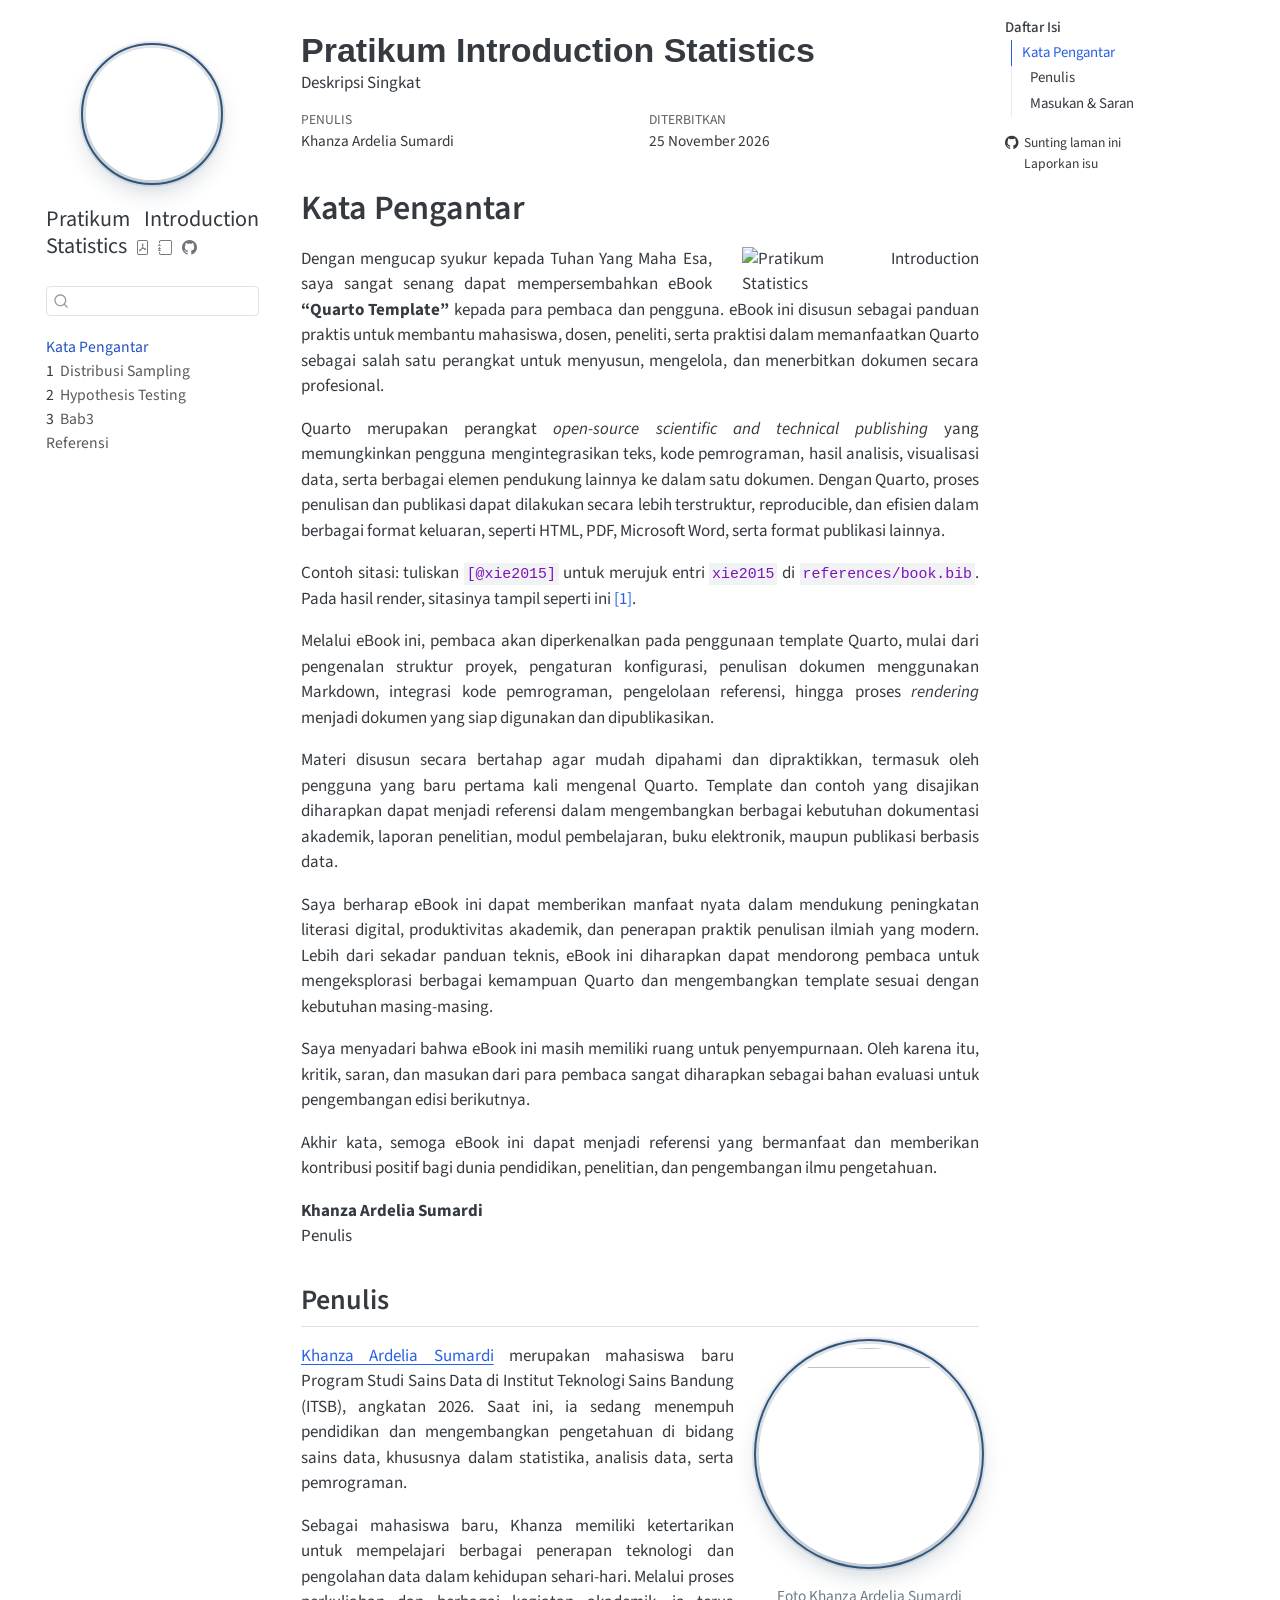
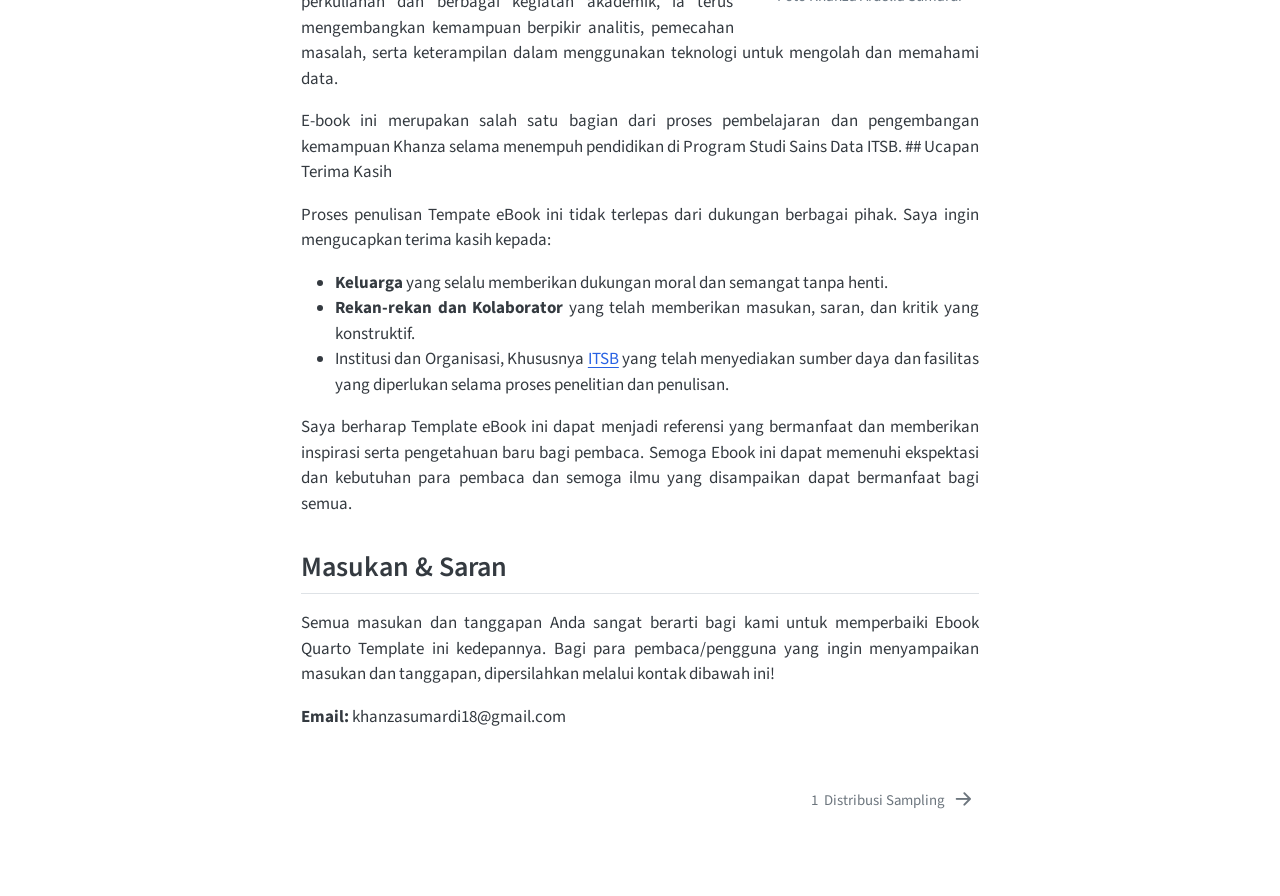
==== docs/index.html @ efa50567 "Update author photo" ====
<!DOCTYPE html>
<html xmlns="http://www.w3.org/1999/xhtml" lang="id" xml:lang="id"><head>

<meta charset="utf-8">
<meta name="generator" content="quarto-1.11.9">

<meta name="viewport" content="width=device-width, initial-scale=1.0, user-scalable=yes">

<meta name="author" content="Khanza Ardelia Sumardi">
<meta name="dcterms.date" content="2026-11-25">
<meta name="description" content="Deskripsi Singkat">

<title>Pratikum Introduction Statistics</title>
<style>
/* Default styles provided by pandoc.
** See https://pandoc.org/MANUAL.html#variables-for-html for config info.
*/
span.smallcaps{font-variant: small-caps;}
div.columns{display: flex; gap: 1.5em;}
div.column{flex: auto;}
@media screen {
div.columns{gap: min(4vw, 1.5em);}
div.column{overflow-x: auto;}
}
div.hanging-indent{margin-left: 1.5em; text-indent: -1.5em;}
ul.task-list{list-style: none;}
ul.task-list li input[type="checkbox"] {
  width: 0.8em;
  margin: 0 0.8em 0.2em -1em; /* quarto-specific, see https://github.com/quarto-dev/quarto-cli/issues/4556 */ 
  vertical-align: middle;
}
/* CSS for citations */
div.csl-bib-body { }
div.csl-entry {
  clear: both;
  margin-bottom: 0em;
}
.hanging-indent div.csl-entry {
  margin-left:2em;
  text-indent:-2em;
}
div.csl-left-margin {
  min-width:2em;
  float:left;
}
div.csl-right-inline {
  margin-left:2em;
  padding-left:1em;
}
div.csl-indent {
  margin-left: 2em;
}</style>


<script src="site_libs/quarto-nav/quarto-nav.js"></script>
<script src="site_libs/quarto-nav/headroom.min.js"></script>
<script src="site_libs/clipboard/clipboard.min.js"></script>
<script src="site_libs/quarto-search/autocomplete.umd.js"></script>
<script src="site_libs/quarto-search/fuse.min.js"></script>
<script src="site_libs/quarto-search/quarto-search.js"></script>
<meta name="quarto:offset" content="./">
<link href="./chapters/bab-1.html" rel="next">
<script src="site_libs/quarto-html/quarto.js" type="module"></script>
<script src="site_libs/quarto-html/tabsets/tabsets.js" type="module"></script>
<script src="site_libs/quarto-html/scrollable-regions/scrollable-regions.js" type="module"></script>
<script src="site_libs/quarto-html/popper.min.js"></script>
<script src="site_libs/quarto-html/tippy.umd.min.js"></script>
<script src="site_libs/quarto-html/anchor.min.js"></script>
<link href="site_libs/quarto-html/tippy.css" rel="stylesheet">
<link href="site_libs/quarto-html/quarto-syntax-highlighting-63b5708e65d6cd79cd7618c58d0c21e7.css" rel="stylesheet" id="quarto-text-highlighting-styles">
<script src="site_libs/bootstrap/bootstrap.min.js"></script>
<link href="site_libs/bootstrap/bootstrap-icons.css" rel="stylesheet">
<link href="site_libs/bootstrap/bootstrap-8575377b15774f46c10fa1d7752ca172.min.css" rel="stylesheet" append-hash="true" id="quarto-bootstrap" data-mode="light">
<script id="quarto-search-options" type="application/json">{
  "location": "sidebar",
  "copy-button": false,
  "collapse-after": 3,
  "panel-placement": "start",
  "type": "textbox",
  "limit": 50,
  "keyboard-shortcut": [
    "f",
    "/",
    "s"
  ],
  "show-item-context": false,
  "language": {
    "search-no-results-text": "Tidak ada hasil",
    "search-matching-documents-text": "dokumen cocok",
    "search-copy-link-title": "Salin tautan untuk mencari",
    "search-hide-matches-text": "Sembunyikan kecocokan lainnya",
    "search-more-match-text": "kecocokan lainnya di dokumen ini",
    "search-more-matches-text": "kecocokan lainnya di dokumen ini",
    "search-clear-button-title": "Hapus",
    "search-text-placeholder": "",
    "search-detached-cancel-button-title": "Batal",
    "search-submit-button-title": "Kirim",
    "search-label": "Mencari"
  }
}</script>
<style>html{ scroll-behavior: smooth; }</style>
<meta name="author" content="Khanza Ardelia Sumardi">


<link rel="stylesheet" href="assets/style.css">
</head>

<body class="nav-sidebar floating quarto-light"><a id="quarto-skip-link" class="visually-hidden-focusable" href="#quarto-document-content">Skip to main content</a>

<div id="quarto-search-results"></div>
  <header id="quarto-header" class="headroom fixed-top">
  <nav class="quarto-secondary-nav" aria-label="Bilah alat">
    <div class="container-fluid d-flex">
      <button type="button" class="quarto-btn-toggle btn" data-bs-toggle="collapse" role="button" data-bs-target=".quarto-sidebar-collapse-item" aria-controls="quarto-sidebar" aria-expanded="false" aria-label="Alihkan bilah sisi" onclick="if (window.quartoToggleHeadroom) { window.quartoToggleHeadroom(); }">
        <i class="bi bi-layout-text-sidebar-reverse"></i>
      </button>
        <nav class="quarto-page-breadcrumbs" aria-label="Jalur"><ol class="breadcrumb"><li class="breadcrumb-item"><a href="./index.html">Kata Pengantar</a></li></ol></nav>
        <a class="flex-grow-1" data-bs-toggle="collapse" data-bs-target=".quarto-sidebar-collapse-item" onclick="if (window.quartoToggleHeadroom) { window.quartoToggleHeadroom(); }">      
        </a>
      <button type="button" class="btn quarto-search-button" aria-label="Mencari" onclick="window.quartoOpenSearch();">
        <i class="bi bi-search"></i>
      </button>
    </div>
  </nav>
</header>
<!-- content -->
<div id="quarto-content" class="quarto-container page-columns page-rows-contents page-layout-article">
<!-- sidebar -->
  <nav id="quarto-sidebar" class="sidebar collapse collapse-horizontal quarto-sidebar-collapse-item sidebar-navigation floating overflow-auto" aria-label="Situs web">
    <div class="pt-lg-2 mt-2 text-left sidebar-header">
    <div class="sidebar-title mb-0 py-0">
      <a href="./">Pratikum Introduction Statistics</a> 
        <div class="sidebar-tools-main tools-wide">
    <a href="./Quarto-Template.pdf" title="Pratinjau PDF" class="quarto-navigation-tool px-1" aria-label="Pratinjau PDF"><i class="bi bi-file-pdf"></i></a>
    <a href="./epub-reader.html" title="Pratinjau EPUB" class="quarto-navigation-tool px-1" aria-label="Pratinjau EPUB"><i class="bi bi-journal"></i></a>
    <a href="https://github.com/KhanzaArdelia18/template-quarto.git" title="Kode Sumber" class="quarto-navigation-tool px-1" aria-label="Kode Sumber"><i class="bi bi-github"></i></a>
</div>
    </div>
      </div>
        <div class="mt-2 flex-shrink-0 align-items-center">
        <div class="sidebar-search">
        <div id="quarto-search" class="" title="Mencari"></div>
        </div>
        </div>
    <div class="sidebar-menu-container"> 
    <ul class="list-unstyled mt-1">
        <li class="sidebar-item">
  <div class="sidebar-item-container"> 
  <a href="./index.html" class="sidebar-item-text sidebar-link active">
 <span class="menu-text">Kata Pengantar</span></a>
  </div>
</li>
        <li class="sidebar-item">
  <div class="sidebar-item-container"> 
  <a href="./chapters/bab-1.html" class="sidebar-item-text sidebar-link">
 <span class="menu-text"><span class="chapter-number">1</span>&nbsp; <span class="chapter-title">Distribusi Sampling</span></span></a>
  </div>
</li>
        <li class="sidebar-item">
  <div class="sidebar-item-container"> 
  <a href="./chapters/bab-2.html" class="sidebar-item-text sidebar-link">
 <span class="menu-text"><span class="chapter-number">2</span>&nbsp; <span class="chapter-title">Hypothesis Testing</span></span></a>
  </div>
</li>
        <li class="sidebar-item">
  <div class="sidebar-item-container"> 
  <a href="./chapters/bab-3.html" class="sidebar-item-text sidebar-link">
 <span class="menu-text"><span class="chapter-number">3</span>&nbsp; <span class="chapter-title">Bab3</span></span></a>
  </div>
</li>
        <li class="sidebar-item">
  <div class="sidebar-item-container"> 
  <a href="./references/referensi.html" class="sidebar-item-text sidebar-link">
 <span class="menu-text">Referensi</span></a>
  </div>
</li>
    </ul>
    </div>
</nav>
<div id="quarto-sidebar-glass" class="quarto-sidebar-collapse-item" data-bs-toggle="collapse" data-bs-target=".quarto-sidebar-collapse-item"></div>
<!-- margin-sidebar -->
    <div id="quarto-margin-sidebar" class="sidebar margin-sidebar">
        <nav id="TOC" role="doc-toc" aria-labelledby="toc-title" class="toc-active">
    <h2 id="toc-title">Daftar Isi</h2>
   
  <ul>
  <li><a href="#kata-pengantar" id="toc-kata-pengantar" class="nav-link active" data-scroll-target="#kata-pengantar">Kata Pengantar</a>
  <ul class="collapse">
  <li><a href="#penulis" id="toc-penulis" class="nav-link" data-scroll-target="#penulis">Penulis</a></li>
  <li><a href="#masukan-saran" id="toc-masukan-saran" class="nav-link" data-scroll-target="#masukan-saran">Masukan &amp; Saran</a></li>
  </ul></li>
  </ul>
<div class="toc-actions"><ul><li><a href="https://github.com/KhanzaArdelia18/template-quarto.git/edit/main/index.qmd" class="toc-action"><i class="bi bi-github"></i>Sunting laman ini</a></li><li><a href="https://github.com/KhanzaArdelia18/template-quarto.git/issues/new" class="toc-action"><i class="bi empty"></i>Laporkan isu</a></li></ul></div></nav>
    </div>
<!-- main -->
<main class="content" id="quarto-document-content" tabindex="-1">

<header id="title-block-header" class="quarto-title-block default">
<div class="quarto-title">
<h1 class="title">Pratikum Introduction Statistics</h1>
</div>

<div>
  <div class="description">
    Deskripsi Singkat
  </div>
</div>


<div class="quarto-title-meta">

    <div>
    <div class="quarto-title-meta-heading">Penulis</div>
    <div class="quarto-title-meta-contents">
             <p>Khanza Ardelia Sumardi </p>
          </div>
  </div>
    
    <div>
    <div class="quarto-title-meta-heading">Diterbitkan</div>
    <div class="quarto-title-meta-contents">
      <p class="date">25 November 2026</p>
    </div>
  </div>
  
    
  </div>
  


</header>



<section id="kata-pengantar" class="level1 unnumbered">
<h1 class="unnumbered">Kata Pengantar</h1><p><img src="images/Cover.png" title="Pratikum Introduction Statistics" class="quarto-cover-image nolightbox img-fluid"></p>
<p>Dengan mengucap syukur kepada Tuhan Yang Maha Esa, saya sangat senang dapat mempersembahkan eBook <strong>“Quarto Template”</strong> kepada para pembaca dan pengguna. eBook ini disusun sebagai panduan praktis untuk membantu mahasiswa, dosen, peneliti, serta praktisi dalam memanfaatkan Quarto sebagai salah satu perangkat untuk menyusun, mengelola, dan menerbitkan dokumen secara profesional.</p>
<p>Quarto merupakan perangkat <em>open-source scientific and technical publishing</em> yang memungkinkan pengguna mengintegrasikan teks, kode pemrograman, hasil analisis, visualisasi data, serta berbagai elemen pendukung lainnya ke dalam satu dokumen. Dengan Quarto, proses penulisan dan publikasi dapat dilakukan secara lebih terstruktur, reproducible, dan efisien dalam berbagai format keluaran, seperti HTML, PDF, Microsoft Word, serta format publikasi lainnya.</p>
<p>Contoh sitasi: tuliskan <code>[@xie2015]</code> untuk merujuk entri <code>xie2015</code> di <code>references/book.bib</code>. Pada hasil render, sitasinya tampil seperti ini <span class="citation" data-cites="xie2015"><a href="references/referensi.html#ref-xie2015" role="doc-biblioref">[1]</a></span>.</p>
<p>Melalui eBook ini, pembaca akan diperkenalkan pada penggunaan template Quarto, mulai dari pengenalan struktur proyek, pengaturan konfigurasi, penulisan dokumen menggunakan Markdown, integrasi kode pemrograman, pengelolaan referensi, hingga proses <em>rendering</em> menjadi dokumen yang siap digunakan dan dipublikasikan.</p>
<p>Materi disusun secara bertahap agar mudah dipahami dan dipraktikkan, termasuk oleh pengguna yang baru pertama kali mengenal Quarto. Template dan contoh yang disajikan diharapkan dapat menjadi referensi dalam mengembangkan berbagai kebutuhan dokumentasi akademik, laporan penelitian, modul pembelajaran, buku elektronik, maupun publikasi berbasis data.</p>
<p>Saya berharap eBook ini dapat memberikan manfaat nyata dalam mendukung peningkatan literasi digital, produktivitas akademik, dan penerapan praktik penulisan ilmiah yang modern. Lebih dari sekadar panduan teknis, eBook ini diharapkan dapat mendorong pembaca untuk mengeksplorasi berbagai kemampuan Quarto dan mengembangkan template sesuai dengan kebutuhan masing-masing.</p>
<p>Saya menyadari bahwa eBook ini masih memiliki ruang untuk penyempurnaan. Oleh karena itu, kritik, saran, dan masukan dari para pembaca sangat diharapkan sebagai bahan evaluasi untuk pengembangan edisi berikutnya.</p>
<p>Akhir kata, semoga eBook ini dapat menjadi referensi yang bermanfaat dan memberikan kontribusi positif bagi dunia pendidikan, penelitian, dan pengembangan ilmu pengetahuan.</p>
<p><strong>Khanza Ardelia Sumardi</strong><br>
Penulis</p>
<section id="penulis" class="level2">
<h2 class="anchored" data-anchor-id="penulis">Penulis</h2>
<div class="quarto-figure quarto-figure-right">
<figure class="figure">
<p><img src="images/author/khanza.jpeg" class="author-portrait img-fluid figure-img" style="width:1.5in"></p>
<figcaption>Foto Khanza Ardelia Sumardi</figcaption>
</figure>
</div>
<p><strong><a href="https://www.linkedin.com/in/khanza-ardelia-sumardi-556759426/">Khanza Ardelia Sumardi</a></strong> merupakan mahasiswa baru Program Studi Sains Data di Institut Teknologi Sains Bandung (ITSB), angkatan 2026. Saat ini, ia sedang menempuh pendidikan dan mengembangkan pengetahuan di bidang sains data, khususnya dalam statistika, analisis data, serta pemrograman.</p>
<p>Sebagai mahasiswa baru, Khanza memiliki ketertarikan untuk mempelajari berbagai penerapan teknologi dan pengolahan data dalam kehidupan sehari-hari. Melalui proses perkuliahan dan berbagai kegiatan akademik, ia terus mengembangkan kemampuan berpikir analitis, pemecahan masalah, serta keterampilan dalam menggunakan teknologi untuk mengolah dan memahami data.</p>
<p>E-book ini merupakan salah satu bagian dari proses pembelajaran dan pengembangan kemampuan Khanza selama menempuh pendidikan di Program Studi Sains Data ITSB. ## Ucapan Terima Kasih</p>
<p>Proses penulisan Tempate eBook ini tidak terlepas dari dukungan berbagai pihak. Saya ingin mengucapkan terima kasih kepada:</p>
<ul>
<li><strong>Keluarga</strong> yang selalu memberikan dukungan moral dan semangat tanpa henti.</li>
<li><strong>Rekan-rekan dan Kolaborator</strong> yang telah memberikan masukan, saran, dan kritik yang konstruktif.</li>
<li>Institusi dan Organisasi, Khususnya <strong><a href="https://itsb.ac.id/">ITSB</a></strong> yang telah menyediakan sumber daya dan fasilitas yang diperlukan selama proses penelitian dan penulisan.</li>
</ul>
<p>Saya berharap Template eBook ini dapat menjadi referensi yang bermanfaat dan memberikan inspirasi serta pengetahuan baru bagi pembaca. Semoga Ebook ini dapat memenuhi ekspektasi dan kebutuhan para pembaca dan semoga ilmu yang disampaikan dapat bermanfaat bagi semua.</p>
</section>
<section id="masukan-saran" class="level2">
<h2 class="anchored" data-anchor-id="masukan-saran">Masukan &amp; Saran</h2>
<p>Semua masukan dan tanggapan Anda sangat berarti bagi kami untuk memperbaiki Ebook Quarto Template ini kedepannya. Bagi para pembaca/pengguna yang ingin menyampaikan masukan dan tanggapan, dipersilahkan melalui kontak dibawah ini!</p>
<p><strong>Email:</strong> khanzasumardi18@gmail.com</p>


<div id="refs" class="references csl-bib-body" data-entry-spacing="0" role="list" style="display: none">
<div id="ref-xie2015" class="csl-entry" role="listitem">
<div class="csl-left-margin">[1] </div><div class="csl-right-inline">Y. Xie, <em><a href="http://yihui.name/knitr/">Dynamic Documents with <span>R</span> and knitr</a></em>, 2nd ed. Boca Raton, Florida: Chapman; Hall/CRC, 2015.</div>
</div>
</div>
</section>
</section>

</main> <!-- /main -->
<script>

document.querySelectorAll('a[href^="http://"], a[href^="https://"]').forEach((link) => {

  if (link.classList.contains("quarto-navigation-tool")) {

    return;

  }



  window.tippy(link, {

    content: link.href,

    placement: "top",

    maxWidth: 480,

  });

});

</script>

<script id="quarto-html-after-body" type="application/javascript">
  window.document.addEventListener("DOMContentLoaded", function (event) {
    const icon = "";
    const anchorJS = new window.AnchorJS();
    anchorJS.options = {
      placement: 'right',
      icon: icon
    };
    anchorJS.add('.anchored');
    const isCodeAnnotation = (el) => {
      for (const clz of el.classList) {
        if (clz.startsWith('code-annotation-')) {                     
          return true;
        }
      }
      return false;
    }
    const onCopySuccess = function(e) {
      // button target
      const button = e.trigger;
      // don't keep focus
      button.blur();
      // flash "checked"
      button.classList.add('code-copy-button-checked');
      var currentTitle = button.getAttribute("title");
      button.setAttribute("title", "Disalin!");
      let tooltip;
      if (window.bootstrap) {
        button.setAttribute("data-bs-toggle", "tooltip");
        button.setAttribute("data-bs-placement", "left");
        button.setAttribute("data-bs-title", "Disalin!");
        tooltip = new bootstrap.Tooltip(button, 
          { trigger: "manual", 
            customClass: "code-copy-button-tooltip",
            offset: [0, -8]});
        tooltip.show();    
      }
      setTimeout(function() {
        if (tooltip) {
          tooltip.hide();
          button.removeAttribute("data-bs-title");
          button.removeAttribute("data-bs-toggle");
          button.removeAttribute("data-bs-placement");
        }
        button.setAttribute("title", currentTitle);
        button.classList.remove('code-copy-button-checked');
      }, 1000);
      // clear code selection
      e.clearSelection();
    }
    const getTextToCopy = function(trigger) {
      const outerScaffold = trigger.parentElement.cloneNode(true);
      const codeEl = outerScaffold.querySelector('code');
      for (const childEl of codeEl.children) {
        if (isCodeAnnotation(childEl)) {
          childEl.remove();
        }
      }
      return codeEl.innerText;
    }
    const clipboard = new window.ClipboardJS('.code-copy-button:not([data-in-quarto-modal])', {
      text: getTextToCopy
    });
    clipboard.on('success', onCopySuccess);
    if (window.document.getElementById('quarto-embedded-source-code-modal')) {
      const clipboardModal = new window.ClipboardJS('.code-copy-button[data-in-quarto-modal]', {
        text: getTextToCopy,
        container: window.document.getElementById('quarto-embedded-source-code-modal')
      });
      clipboardModal.on('success', onCopySuccess);
    }
      var localhostRegex = new RegExp(/^(?:http|https):\/\/localhost\:?[0-9]*\//);
      var mailtoRegex = new RegExp(/^mailto:/);
        var filterRegex = new RegExp('/' + window.location.host + '/');
      const newWindowLabel = "(opens in a new tab)";
      const newWindowNoteId = "quarto-ext-newwindow-label";
      // Links reference one hidden label through aria-describedby, so the
      // announcement never changes their accessible name.
      var describeNewWindow = (link) => {
        if (!window.document.getElementById(newWindowNoteId)) {
          var newWindowNote = window.document.createElement("span");
          newWindowNote.id = newWindowNoteId;
          newWindowNote.hidden = true;
          newWindowNote.textContent = newWindowLabel;
          window.document.body.appendChild(newWindowNote);
        }
        var describedBy = (link.getAttribute("aria-describedby") || "").split(/\s+/).filter(Boolean);
        if (!describedBy.includes(newWindowNoteId)) {
          describedBy.push(newWindowNoteId);
          link.setAttribute("aria-describedby", describedBy.join(" "));
        }
      }
      var isInternal = (href) => {
          return filterRegex.test(href) || localhostRegex.test(href) || mailtoRegex.test(href);
      }
      // Inspect non-navigation links and adorn them if external
      window.quartoDecorateExternalLinks = function (root) {
     var links = (root || window.document).querySelectorAll('a[href]:not(.nav-link):not(.navbar-brand):not(.toc-action):not(.sidebar-link):not(.sidebar-item-toggle):not(.pagination-link):not(.no-external):not([aria-hidden]):not(.dropdown-item):not(.quarto-navigation-tool):not(.about-link)');
      for (var i=0; i<links.length; i++) {
        const link = links[i];
        if (!isInternal(link.href)) {
          // undo the damage that might have been done by quarto-nav.js in the case of
          // links that we want to consider external
          if (link.dataset.originalHref !== undefined) {
            link.href = link.dataset.originalHref;
          }
            // target, if specified
            link.setAttribute("target", "_blank");
            if (link.getAttribute("rel") === null) {
              link.setAttribute("rel", "noopener");
            }
            describeNewWindow(link);
          if (!link.classList.contains('no-external-icon')) {
          }
        }
      }
      };
      window.quartoDecorateExternalLinks(window.document);
    // Esc closes the popup (WCAG 1.4.13) and focus leaving both trigger and
    // popup closes it (WCAG 2.4.11); tippy handles neither for interactive popups.
    const hideOnEscAndFocusOut = {
      name: 'hideOnEscAndFocusOut',
      defaultValue: true,
      fn(instance) {
        const dismiss = () => {
          // A show scheduled by the trigger delay would otherwise reopen it
          instance.clearDelayTimeouts();
          instance.hide();
        };
        const onKeyDown = (event) => {
          if (event.key !== 'Escape') {
            return;
          }
          // Keep Esc from also reaching page handlers (e.g. reveal.js overview),
          // except an open reveal.js slide menu, which Esc should close too.
          // The menu handles keys only when its keyboard option is on.
          const menuHandlesEsc = window.Reveal?.getPlugin?.('menu')?.isOpen() &&
            window.Reveal.getConfig().menu?.keyboard !== false;
          if (!menuHandlesEsc) {
            event.stopPropagation();
          }
          if (instance.popper.contains(window.document.activeElement)) {
            // Disabled while refocusing so the focus trigger does not reopen it
            instance.disable();
            instance.reference.focus();
            instance.enable();
          }
          dismiss();
        };
        const onFocusOut = (event) => {
          const target = event.relatedTarget;
          if (target && !instance.reference.contains(target) &&
              !instance.popper.contains(target)) {
            dismiss();
          }
        };
        // On the trigger too: a click trigger (code-annotations: select) has no
        // blur handling. Attached for the instance's lifetime so leaving the
        // trigger also cancels a show still pending on the trigger delay.
        instance.reference.addEventListener('focusout', onFocusOut);
        return {
          onShow() {
            window.document.addEventListener('keydown', onKeyDown, true);
            instance.popper.addEventListener('focusout', onFocusOut);
          },
          onHide() {
            window.document.removeEventListener('keydown', onKeyDown, true);
            instance.popper.removeEventListener('focusout', onFocusOut);
          },
          onDestroy() {
            instance.reference.removeEventListener('focusout', onFocusOut);
          },
        };
      },
    };
    function tippyHover(el, contentFn, onTriggerFn, onUntriggerFn) {
      const config = {
        allowHTML: true,
        maxWidth: 500,
        delay: 100,
        arrow: false,
        appendTo: function(el) {
            return el.parentElement;
        },
        interactive: true,
        interactiveBorder: 10,
        theme: 'quarto',
        placement: 'bottom-start',
        plugins: [hideOnEscAndFocusOut],
      };
      if (contentFn) {
        config.content = contentFn;
      }
      if (onTriggerFn) {
        config.onTrigger = onTriggerFn;
      }
      if (onUntriggerFn) {
        config.onUntrigger = onUntriggerFn;
      }
      window.tippy(el, config); 
    }
    const noterefs = window.document.querySelectorAll('a[role="doc-noteref"]');
    for (var i=0; i<noterefs.length; i++) {
      const ref = noterefs[i];
      tippyHover(ref, function() {
        // use id or data attribute instead here
        let href = ref.getAttribute('data-footnote-href') || ref.getAttribute('href');
        try { href = new URL(href).hash; } catch {}
        const id = href.replace(/^#\/?/, "");
        const note = window.document.getElementById(id);
        if (note) {
          return note.innerHTML;
        } else {
          return "";
        }
      });
    }
    const xrefs = window.document.querySelectorAll('a.quarto-xref');
    const processXRef = (id, note) => {
      // Strip column container classes
      const stripColumnClz = (el) => {
        el.classList.remove("page-full", "page-columns");
        if (el.children) {
          for (const child of el.children) {
            stripColumnClz(child);
          }
        }
      }
      stripColumnClz(note)
      if (id === null || id.startsWith('sec-')) {
        // Special case sections, only their first couple elements
        const container = document.createElement("div");
        if (note.children && note.children.length > 2) {
          container.appendChild(note.children[0].cloneNode(true));
          for (let i = 1; i < note.children.length; i++) {
            const child = note.children[i];
            if (child.tagName === "P" && child.innerText === "") {
              continue;
            } else {
              container.appendChild(child.cloneNode(true));
              break;
            }
          }
          if (window.Quarto?.typesetMath) {
            window.Quarto.typesetMath(container);
          }
          return container.innerHTML
        } else {
          if (window.Quarto?.typesetMath) {
            window.Quarto.typesetMath(note);
          }
          return note.innerHTML;
        }
      } else {
        // Remove any anchor links if they are present
        const anchorLink = note.querySelector('a.anchorjs-link');
        if (anchorLink) {
          anchorLink.remove();
        }
        if (window.Quarto?.typesetMath) {
          window.Quarto.typesetMath(note);
        }
        if (note.classList.contains("callout")) {
          return note.outerHTML;
        } else {
          return note.innerHTML;
        }
      }
    }
    for (var i=0; i<xrefs.length; i++) {
      const xref = xrefs[i];
      tippyHover(xref, undefined, function(instance) {
        instance.disable();
        let url = xref.getAttribute('href');
        let hash = undefined; 
        if (url.startsWith('#')) {
          hash = url;
        } else {
          try { hash = new URL(url).hash; } catch {}
        }
        if (hash) {
          const id = hash.replace(/^#\/?/, "");
          const note = window.document.getElementById(id);
          if (note !== null) {
            try {
              const html = processXRef(id, note.cloneNode(true));
              instance.setContent(html);
            } finally {
              instance.enable();
              instance.show();
            }
          } else {
            // See if we can fetch this
            fetch(url.split('#')[0])
            .then(res => res.text())
            .then(html => {
              const parser = new DOMParser();
              const htmlDoc = parser.parseFromString(html, "text/html");
              const note = htmlDoc.getElementById(id);
              if (note !== null) {
                const html = processXRef(id, note);
                instance.setContent(html);
              } 
            }).finally(() => {
              instance.enable();
              instance.show();
            });
          }
        } else {
          // See if we can fetch a full url (with no hash to target)
          // This is a special case and we should probably do some content thinning / targeting
          fetch(url)
          .then(res => res.text())
          .then(html => {
            const parser = new DOMParser();
            const htmlDoc = parser.parseFromString(html, "text/html");
            const note = htmlDoc.querySelector('main.content');
            if (note !== null) {
              // This should only happen for chapter cross references
              // (since there is no id in the URL)
              // remove the first header
              if (note.children.length > 0 && note.children[0].tagName === "HEADER") {
                note.children[0].remove();
              }
              const html = processXRef(null, note);
              instance.setContent(html);
            } 
          }).finally(() => {
            instance.enable();
            instance.show();
          });
        }
      }, function(instance) {
      });
    }
        let selectedAnnoteEl;
        const selectorForAnnotation = ( cell, annotation) => {
          let cellAttr = 'data-code-cell="' + cell + '"';
          let lineAttr = 'data-code-annotation="' +  annotation + '"';
          const selector = 'span[' + cellAttr + '][' + lineAttr + ']';
          return selector;
        }
        const selectCodeLines = (annoteEl) => {
          const doc = window.document;
          const targetCell = annoteEl.getAttribute("data-target-cell");
          const targetAnnotation = annoteEl.getAttribute("data-target-annotation");
          const annoteSpan = window.document.querySelector(selectorForAnnotation(targetCell, targetAnnotation));
          const lines = annoteSpan.getAttribute("data-code-lines").split(",");
          const lineIds = lines.map((line) => {
            return targetCell + "-" + line;
          })
          // Each band is positioned against its own containing block, which is
          // not the offsetParent of the lines, so place it from client rects.
          const placeBand = (band, firstEl, lastEl, codeBlock) => {
            const container = band.offsetParent;
            if (container === null) {
              return;
            }
            const containerRect = container.getBoundingClientRect();
            // Reveal.js scales slides with a transform, so convert client
            // pixels back to the CSS pixels of the container.
            const scale = containerRect.height / container.offsetHeight || 1;
            const firstRect = firstEl.getBoundingClientRect();
            const lastRect = lastEl.getBoundingClientRect();
            const top = (firstRect.top - containerRect.top) / scale - container.clientTop + container.scrollTop;
            const height = (lastRect.bottom - firstRect.top) / scale;
            band.style.top = top - 2 + "px";
            band.style.height = height + 4 + "px";
            if (codeBlock) {
              // Without the copy button wrapper, the containing block is wider
              // than the code block, so span the code block explicitly.
              const blockRect = codeBlock.getBoundingClientRect();
              band.style.left = (blockRect.left - containerRect.left) / scale - container.clientLeft + container.scrollLeft + "px";
              band.style.width = blockRect.width / scale + "px";
            }
          };
          if (lineIds.length > 0) {
            const el = window.document.getElementById(lineIds[0]);
            const lastEl = window.document.getElementById(lineIds[lineIds.length - 1]);
            const parent = el.parentElement.parentElement;
            // cook up a div (if necessary) and position it
            let div = window.document.getElementById("code-annotation-line-highlight");
            if (div === null) {
              div = window.document.createElement("div");
              div.setAttribute("id", "code-annotation-line-highlight");
              div.style.position = 'absolute';
              parent.appendChild(div);
            }
            placeBand(div, el, lastEl, parent.closest("div.sourceCode") || parent);
            let gutterDiv = window.document.getElementById("code-annotation-line-highlight-gutter");
            if (gutterDiv === null) {
              gutterDiv = window.document.createElement("div");
              gutterDiv.setAttribute("id", "code-annotation-line-highlight-gutter");
              gutterDiv.style.position = 'absolute';
              const codeCell = window.document.getElementById(targetCell);
              const gutter = codeCell.querySelector('.code-annotation-gutter');
              gutter.appendChild(gutterDiv);
            }
            placeBand(gutterDiv, el, lastEl);
            selectedAnnoteEl = annoteEl;
          }
        };
        const unselectCodeLines = () => {
          const elementsIds = ["code-annotation-line-highlight", "code-annotation-line-highlight-gutter"];
          elementsIds.forEach((elId) => {
            const div = window.document.getElementById(elId);
            if (div) {
              div.remove();
            }
          });
          selectedAnnoteEl = undefined;
        };
          // Handle positioning of the toggle
      window.addEventListener(
        "resize",
        throttle(() => {
          elRect = undefined;
          if (selectedAnnoteEl) {
            selectCodeLines(selectedAnnoteEl);
          }
        }, 10)
      );
      function throttle(fn, ms) {
      let throttle = false;
      let timer;
        return (...args) => {
          if(!throttle) { // first call gets through
              fn.apply(this, args);
              throttle = true;
          } else { // all the others get throttled
              if(timer) clearTimeout(timer); // cancel #2
              timer = setTimeout(() => {
                fn.apply(this, args);
                timer = throttle = false;
              }, ms);
          }
        };
      }
        // Attach click handler to the DT
        const annoteDls = window.document.querySelectorAll('dt[data-target-cell]');
        for (const annoteDlNode of annoteDls) {
          annoteDlNode.addEventListener('click', (event) => {
            const clickedEl = event.target;
            if (clickedEl !== selectedAnnoteEl) {
              unselectCodeLines();
              const activeEl = window.document.querySelector('dt[data-target-cell].code-annotation-active');
              if (activeEl) {
                activeEl.classList.remove('code-annotation-active');
              }
              selectCodeLines(clickedEl);
              clickedEl.classList.add('code-annotation-active');
            } else {
              // Unselect the line
              unselectCodeLines();
              clickedEl.classList.remove('code-annotation-active');
            }
          });
        }
    const findCites = (el) => {
      const parentEl = el.parentElement;
      if (parentEl) {
        const cites = parentEl.dataset.cites;
        if (cites) {
          return {
            el,
            cites: cites.split(' ')
          };
        } else {
          return findCites(el.parentElement)
        }
      } else {
        return undefined;
      }
    };
    var bibliorefs = window.document.querySelectorAll('a[role="doc-biblioref"]');
    for (var i=0; i<bibliorefs.length; i++) {
      const ref = bibliorefs[i];
      const citeInfo = findCites(ref);
      if (citeInfo) {
        tippyHover(citeInfo.el, function() {
          var popup = window.document.createElement('div');
          citeInfo.cites.forEach(function(cite) {
            var citeDiv = window.document.createElement('div');
            citeDiv.classList.add('hanging-indent');
            citeDiv.classList.add('csl-entry');
            var biblioDiv = window.document.getElementById('ref-' + cite);
            if (biblioDiv) {
              citeDiv.innerHTML = biblioDiv.innerHTML;
            }
            popup.appendChild(citeDiv);
          });
          return popup.innerHTML;
        });
      }
    }
  });
  </script>
  <script type="application/javascript">
  window.quartoScrollableRegionsLabels = {"code":"Kode yang dapat digulir","output":"Keluaran yang dapat digulir"};
  </script>
<nav class="page-navigation" aria-label="Halaman">
  <div class="nav-page nav-page-previous">
  </div>
  <div class="nav-page nav-page-next">
      <a href="./chapters/bab-1.html" class="pagination-link" aria-label="Distribusi Sampling">
        <span class="nav-page-text"><span class="chapter-number">1</span>&nbsp; <span class="chapter-title">Distribusi Sampling</span></span> <i class="bi bi-arrow-right-short"></i>
      </a>
  </div>
</nav>
</div> <!-- /content -->




<footer class="footer"><div class="nav-footer"><div class="nav-footer-center"><div class="toc-actions d-sm-block d-md-none"><ul><li><a href="https://github.com/KhanzaArdelia18/template-quarto.git/edit/main/index.qmd" class="toc-action"><i class="bi bi-github"></i>Sunting laman ini</a></li><li><a href="https://github.com/KhanzaArdelia18/template-quarto.git/issues/new" class="toc-action"><i class="bi empty"></i>Laporkan isu</a></li></ul></div></div></div></footer><script src="site_libs/quarto-html/zenscroll-min.js"></script>
</body></html>
---- docs/site_libs/quarto-html/quarto-syntax-highlighting-63b5708e65d6cd79cd7618c58d0c21e7.css ----
/* quarto syntax highlight colors */
:root {
  --quarto-hl-ot-color: #003B4F;
  --quarto-hl-at-color: #657422;
  --quarto-hl-ss-color: #20794D;
  --quarto-hl-an-color: #5E5E5E;
  --quarto-hl-fu-color: #4758AB;
  --quarto-hl-st-color: #20794D;
  --quarto-hl-cf-color: #003B4F;
  --quarto-hl-op-color: #5E5E5E;
  --quarto-hl-er-color: #AD0000;
  --quarto-hl-bn-color: #AD0000;
  --quarto-hl-al-color: #AD0000;
  --quarto-hl-va-color: #111111;
  --quarto-hl-bu-color: inherit;
  --quarto-hl-ex-color: inherit;
  --quarto-hl-pp-color: #AD0000;
  --quarto-hl-in-color: #5E5E5E;
  --quarto-hl-vs-color: #20794D;
  --quarto-hl-wa-color: #5E5E5E;
  --quarto-hl-do-color: #5E5E5E;
  --quarto-hl-im-color: #00769E;
  --quarto-hl-ch-color: #20794D;
  --quarto-hl-dt-color: #AD0000;
  --quarto-hl-fl-color: #AD0000;
  --quarto-hl-co-color: #5E5E5E;
  --quarto-hl-cv-color: #5E5E5E;
  --quarto-hl-cn-color: #8f5902;
  --quarto-hl-sc-color: #5E5E5E;
  --quarto-hl-dv-color: #AD0000;
  --quarto-hl-kw-color: #003B4F;
}

/* other quarto variables */
:root {
  --quarto-font-monospace: SFMono-Regular, Menlo, Monaco, Consolas, "Liberation Mono", "Courier New", monospace;
}

/* syntax highlight based on Pandoc's rules */
pre > code.sourceCode > span {
  color: #003B4F;
}

code.sourceCode > span {
  color: #003B4F;
}

div.sourceCode,
div.sourceCode pre.sourceCode {
  color: #003B4F;
}

/* Normal */
code span {
  color: #003B4F;
}

/* Alert */
code span.al {
  color: #AD0000;
  font-style: inherit;
}

/* Annotation */
code span.an {
  color: #5E5E5E;
  font-style: inherit;
}

/* Attribute */
code span.at {
  color: #657422;
  font-style: inherit;
}

/* BaseN */
code span.bn {
  color: #AD0000;
  font-style: inherit;
}

/* BuiltIn */
code span.bu {
  font-style: inherit;
}

/* ControlFlow */
code span.cf {
  color: #003B4F;
  font-weight: bold;
  font-style: inherit;
}

/* Char */
code span.ch {
  color: #20794D;
  font-style: inherit;
}

/* Constant */
code span.cn {
  color: #8f5902;
  font-style: inherit;
}

/* Comment */
code span.co {
  color: #5E5E5E;
  font-style: inherit;
}

/* CommentVar */
code span.cv {
  color: #5E5E5E;
  font-style: italic;
}

/* Documentation */
code span.do {
  color: #5E5E5E;
  font-style: italic;
}

/* DataType */
code span.dt {
  color: #AD0000;
  font-style: inherit;
}

/* DecVal */
code span.dv {
  color: #AD0000;
  font-style: inherit;
}

/* Error */
code span.er {
  color: #AD0000;
  font-style: inherit;
}

/* Extension */
code span.ex {
  font-style: inherit;
}

/* Float */
code span.fl {
  color: #AD0000;
  font-style: inherit;
}

/* Function */
code span.fu {
  color: #4758AB;
  font-style: inherit;
}

/* Import */
code span.im {
  color: #00769E;
  font-style: inherit;
}

/* Information */
code span.in {
  color: #5E5E5E;
  font-style: inherit;
}

/* Keyword */
code span.kw {
  color: #003B4F;
  font-weight: bold;
  font-style: inherit;
}

/* Operator */
code span.op {
  color: #5E5E5E;
  font-style: inherit;
}

/* Other */
code span.ot {
  color: #003B4F;
  font-style: inherit;
}

/* Preprocessor */
code span.pp {
  color: #AD0000;
  font-style: inherit;
}

/* SpecialChar */
code span.sc {
  color: #5E5E5E;
  font-style: inherit;
}

/* SpecialString */
code span.ss {
  color: #20794D;
  font-style: inherit;
}

/* String */
code span.st {
  color: #20794D;
  font-style: inherit;
}

/* Variable */
code span.va {
  color: #111111;
  font-style: inherit;
}

/* VerbatimString */
code span.vs {
  color: #20794D;
  font-style: inherit;
}

/* Warning */
code span.wa {
  color: #5E5E5E;
  font-style: italic;
}

.prevent-inlining {
  content: "</";
}

/*# sourceMappingURL=054cc16b9e9817627be6994582d2ffb5.css.map */
---- docs/assets/style.css ----
p.caption {
  color: #777;
  margin-top: 10px;
}
p code {
  white-space: inherit;
}
pre {
  word-break: normal;
  word-wrap: normal;
}
pre code {
  white-space: inherit;
}


/* TOC */

.book .book-summary {
    position: absolute;
    top: 0;
    left: -300px;
    bottom: 0;
    z-index: 1;
    width: 300px;
    color: #FFFFFF;
    background: #315479;
    border-right: 1px solid rgba(0,0,0,.15);
}

.book .book-summary ul.summary li a, .book .book-summary ul.summary li span {
    margin: 5px 5px 5px 5px;
    display: block;
    padding: 10px 20px 10px 20px;
    color: #FFFFFF;
    background: 0 0;
    text-overflow: ellipsis;
    overflow: hidden;
    white-space: nowrap;
    position: relative;
}

.book .book-summary ul.summary li.active>a {
    padding-left: 5px;
    border-radius: 10px 10px 10px 10px;
    color: #FFFFFF;
    font-weight: bold;
    background: rgba(243,242,242,.35);
    text-decoration: none;
}

.book .book-summary ul.summary li a:hover {
    padding-left: 5px;
    border-radius: 10px 10px 10px 10px;
    font-weight: bold;
    color: #FFFFFF;
    background: rgba(243,242,242,.40);
    text-decoration: none;
}

/* Tables */

td, tr, th {
    color:white !important;
    background-color: transparent !important;
}

table {
    border-radius: 10px 10px 10px 10px;
    color:white !important;
    background-color: rgb(78, 92, 104) !important;
    padding: 6px 13px;
    border: 1px solid #f0f0f0;
}


caption {
    color:black;
}


/* source code copy button */
.copy {
  width: inherit;
  background-color: #e2e2e2 ;
  border: none;
  border-radius: 2px;
  float: right;
  font-size: 60%;
  padding: 4px 4px 4px 4px;
  margin-left:5px;
}

.download {
  width: inherit;
  background-color: #e2e2e2 ;
  border: none;
  border-radius: 2px;
  float: right;
  font-size: 60%;
  padding: 4px 4px 4px 4px;
}

.book .book-header.fixed {
  font-family: 'Pacifico', sans-serif;
  background-color:#F2F2F2;
}

.title {
  font-family: 'Pacifico', sans-serif;  
}

.book .book-summary {
  font-family:'PT Sans', sans-serif;
}

.book.font-family-0 {
    font-family: 'Source Sans Pro', arial, sans-serif;
}

/*
.book .book-body .page-wrapper .page-inner {
  max-width: 980px !important;
}
*/


body {
  text-align: justify
}

#quarto-sidebar .sidebar-header::before {
  content: "";
  display: block;
  width: 132px;
  aspect-ratio: 1;
  margin: 1rem auto 1.5rem;
  background: url("../images/author/khanza.jpeg") center 26% / cover no-repeat;
  border: 4px solid #fff;
  border-radius: 50%;
  outline: 2px solid #315479;
  outline-offset: 3px;
  box-shadow: 0 0 0 7px rgba(49, 84, 121, 0.12), 0 10px 24px rgba(0, 40, 70, 0.2);
}

#penulis .quarto-figure-right {
  float: right;
  width: clamp(150px, 24vw, 220px);
  margin: 0 0 1rem 1.5rem;
}

#penulis .quarto-figure-right figure {
  margin: 0;
}

#penulis .author-portrait {
  width: 100% !important;
  aspect-ratio: 1;
  object-fit: cover;
  object-position: center 26%;
  border: 4px solid #fff;
  border-radius: 50%;
  outline: 2px solid #315479;
  outline-offset: 3px;
  box-shadow: 0 0 0 7px rgba(49, 84, 121, 0.12), 0 10px 24px rgba(0, 40, 70, 0.2);
}

#penulis .quarto-figure-right figcaption {
  margin-top: 0.75rem;
  text-align: center;
}

@media (max-width: 575.98px) {
  #penulis .quarto-figure-right {
    float: none;
    width: min(60%, 220px);
    margin: 0 auto 1.5rem;
  }
}


.nocopy {
        -webkit-touch-callout: none;  /* iOS Safari */   
	-webkit-user-select: none;    /* Chrome all / Safari all */
	-khtml-user-select: none;     /* Konqueror */
	-moz-user-select: none;       /* Firefox all */
	-ms-user-select: none;        /* IE 10+ */
	-o-user-select: none;
	user-select: none;            /* Likely future */
}

/* NO SELECT + HIGHLIGHT COLOR */
* {
  user-select: none;
}
*::selection {
  background: none;
}
*::-moz-selection {
  background: none;
}
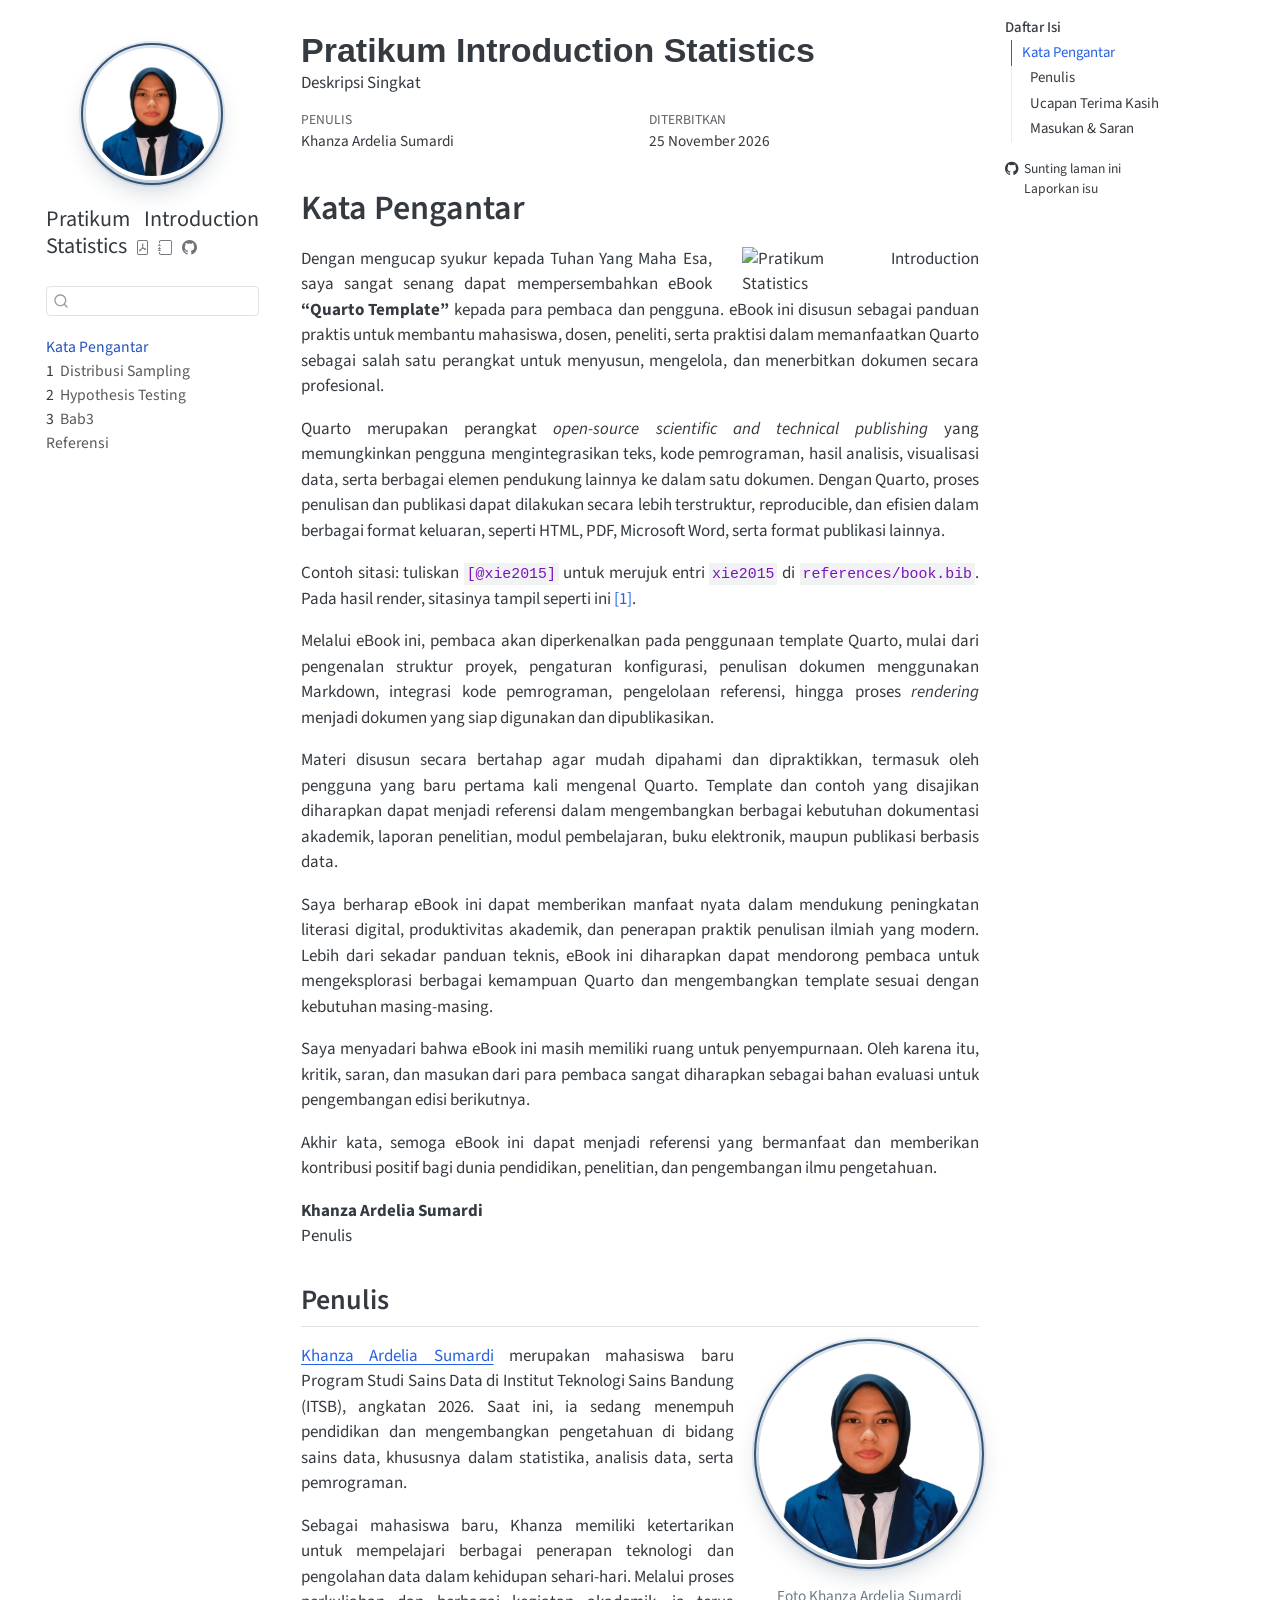
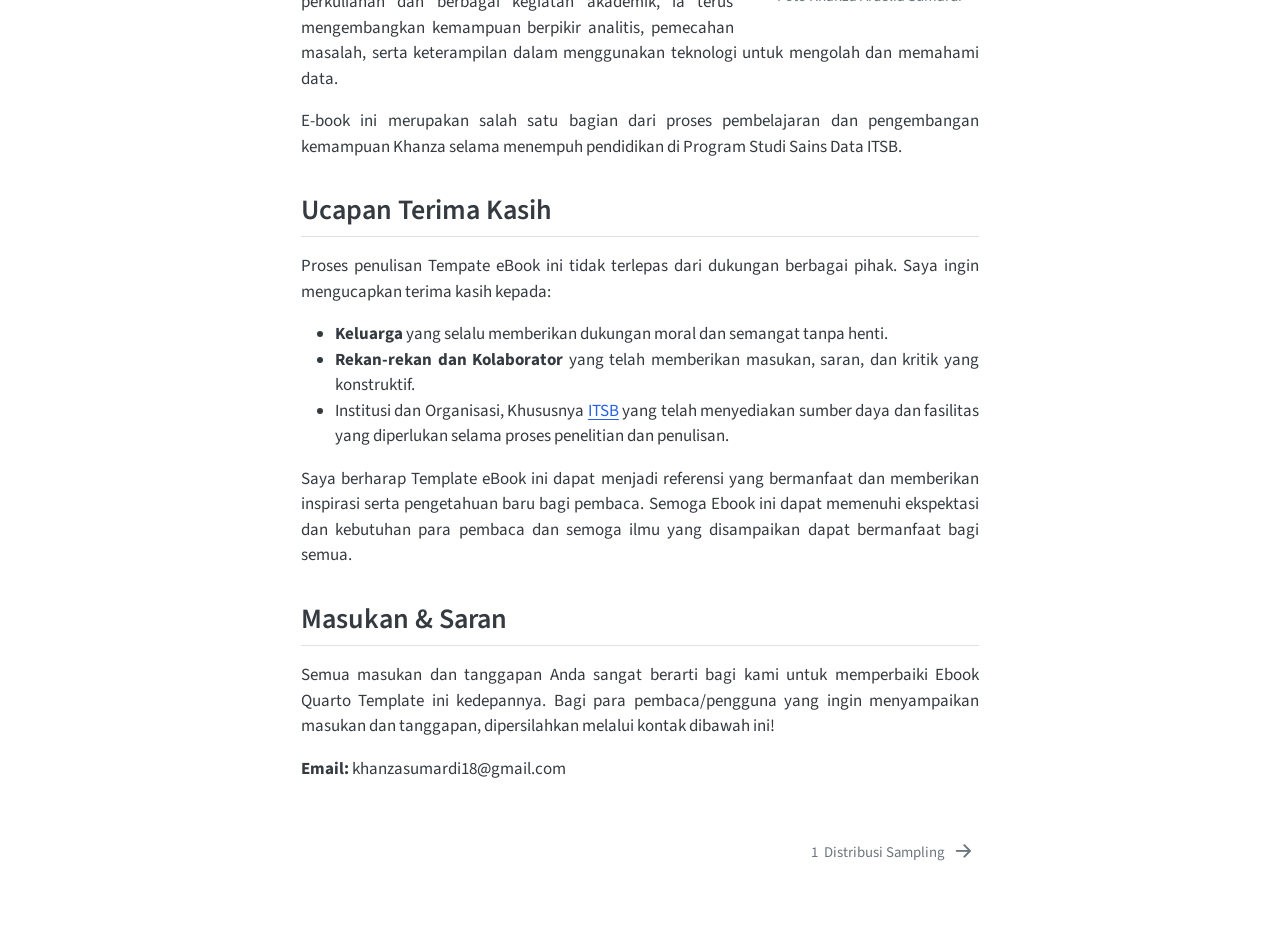
==== commit 327cd64c: "Fix author images" ====
--- a/docs/index.html
+++ b/docs/index.html
@@ -187,6 +187,7 @@
   <li><a href="#kata-pengantar" id="toc-kata-pengantar" class="nav-link active" data-scroll-target="#kata-pengantar">Kata Pengantar</a>
   <ul class="collapse">
   <li><a href="#penulis" id="toc-penulis" class="nav-link" data-scroll-target="#penulis">Penulis</a></li>
+  <li><a href="#ucapan-terima-kasih" id="toc-ucapan-terima-kasih" class="nav-link" data-scroll-target="#ucapan-terima-kasih">Ucapan Terima Kasih</a></li>
   <li><a href="#masukan-saran" id="toc-masukan-saran" class="nav-link" data-scroll-target="#masukan-saran">Masukan &amp; Saran</a></li>
   </ul></li>
   </ul>
@@ -254,7 +255,10 @@
 </div>
 <p><strong><a href="https://www.linkedin.com/in/khanza-ardelia-sumardi-556759426/">Khanza Ardelia Sumardi</a></strong> merupakan mahasiswa baru Program Studi Sains Data di Institut Teknologi Sains Bandung (ITSB), angkatan 2026. Saat ini, ia sedang menempuh pendidikan dan mengembangkan pengetahuan di bidang sains data, khususnya dalam statistika, analisis data, serta pemrograman.</p>
 <p>Sebagai mahasiswa baru, Khanza memiliki ketertarikan untuk mempelajari berbagai penerapan teknologi dan pengolahan data dalam kehidupan sehari-hari. Melalui proses perkuliahan dan berbagai kegiatan akademik, ia terus mengembangkan kemampuan berpikir analitis, pemecahan masalah, serta keterampilan dalam menggunakan teknologi untuk mengolah dan memahami data.</p>
-<p>E-book ini merupakan salah satu bagian dari proses pembelajaran dan pengembangan kemampuan Khanza selama menempuh pendidikan di Program Studi Sains Data ITSB. ## Ucapan Terima Kasih</p>
+<p>E-book ini merupakan salah satu bagian dari proses pembelajaran dan pengembangan kemampuan Khanza selama menempuh pendidikan di Program Studi Sains Data ITSB.</p>
+</section>
+<section id="ucapan-terima-kasih" class="level2">
+<h2 class="anchored" data-anchor-id="ucapan-terima-kasih">Ucapan Terima Kasih</h2>
 <p>Proses penulisan Tempate eBook ini tidak terlepas dari dukungan berbagai pihak. Saya ingin mengucapkan terima kasih kepada:</p>
 <ul>
 <li><strong>Keluarga</strong> yang selalu memberikan dukungan moral dan semangat tanpa henti.</li>
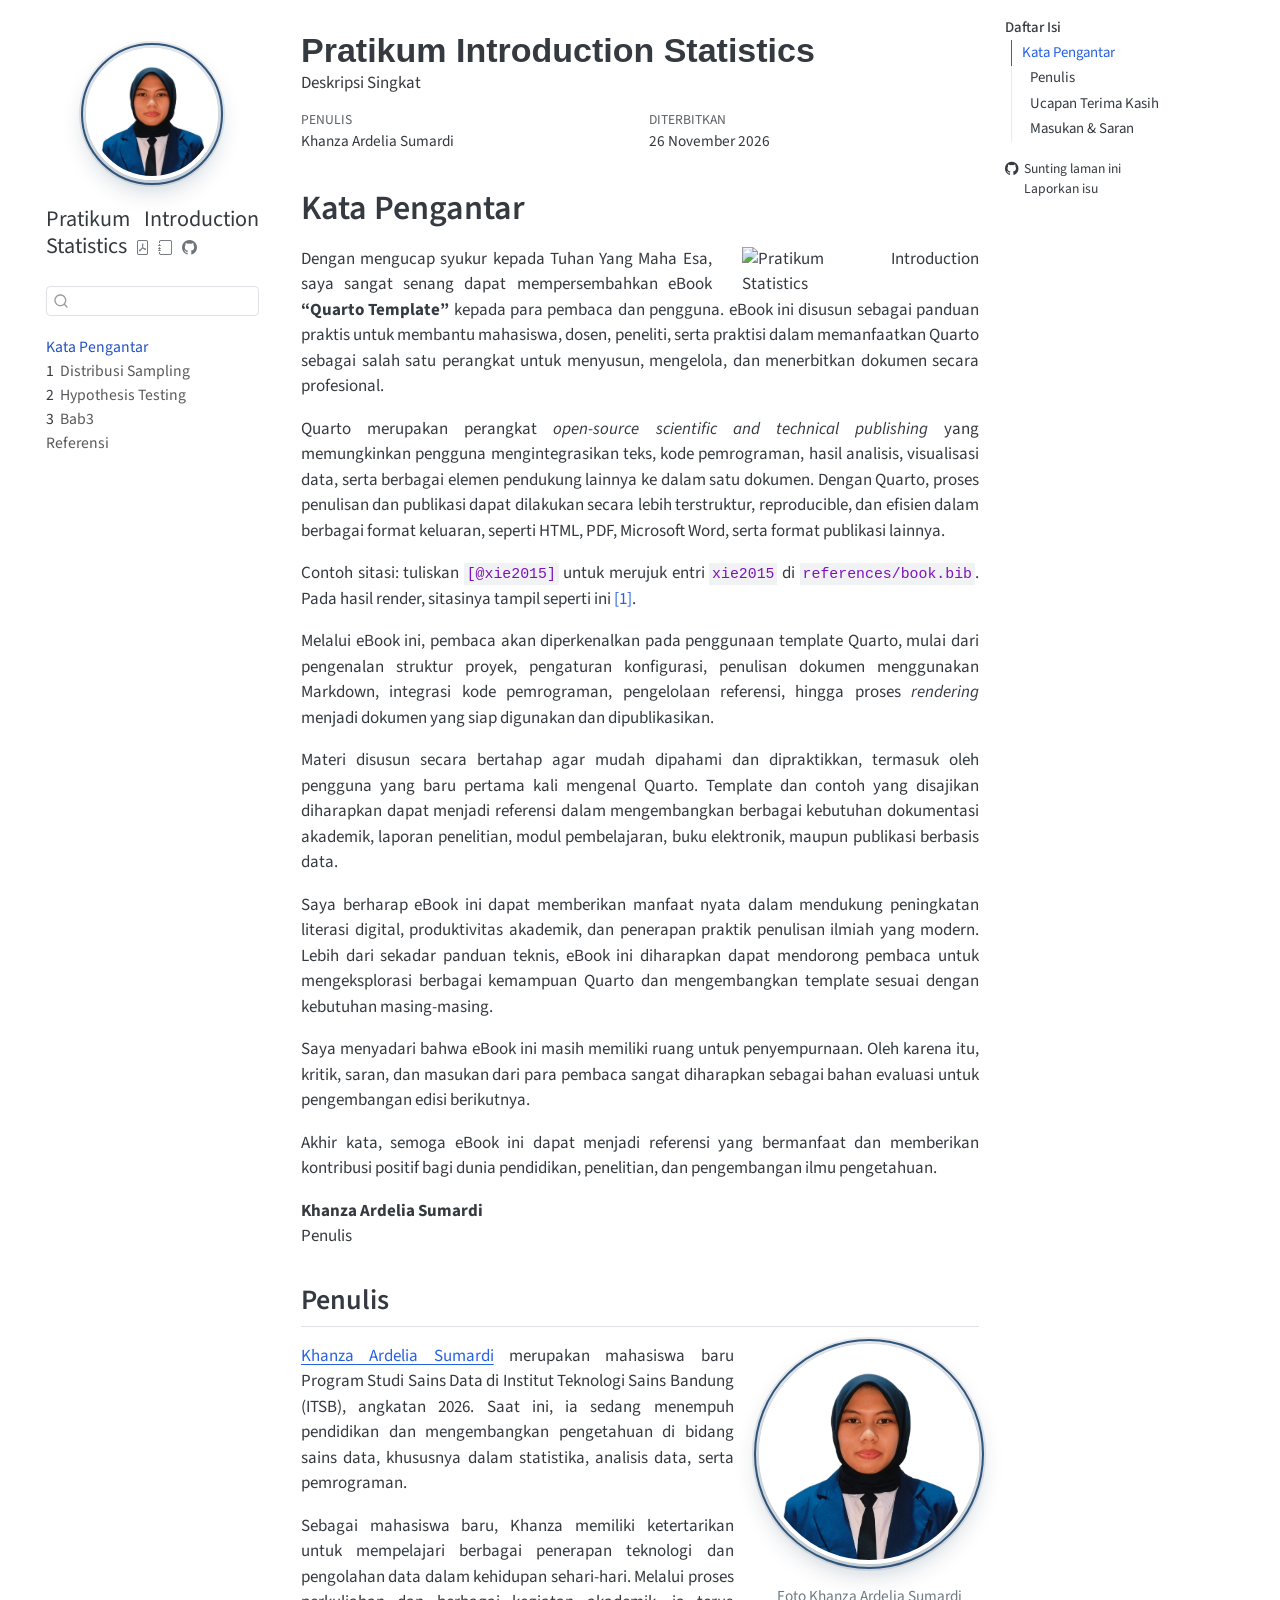
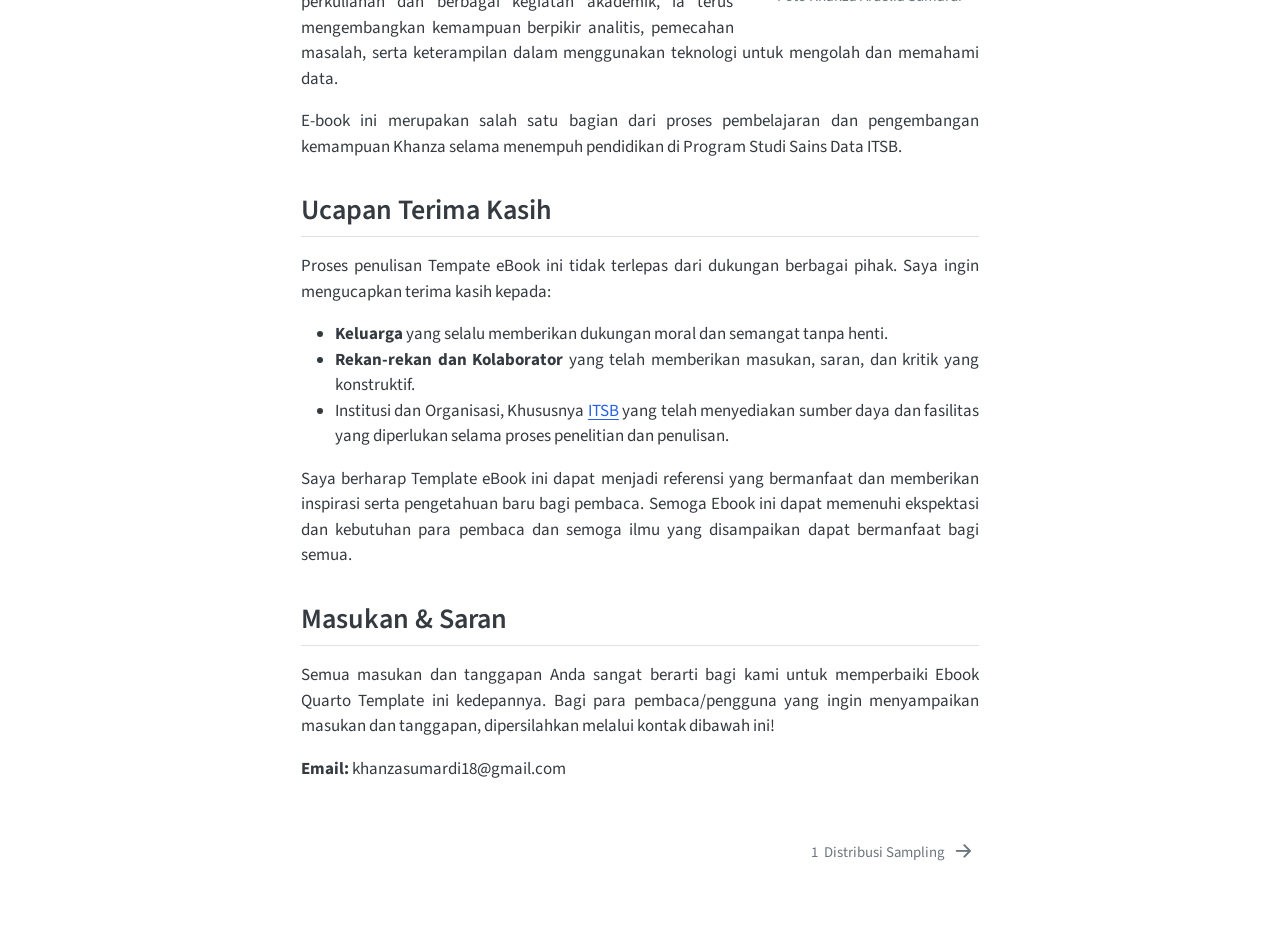
==== commit eb1e5d0b: "Update book content" ====
--- a/docs/index.html
+++ b/docs/index.html
@@ -7,7 +7,7 @@
 <meta name="viewport" content="width=device-width, initial-scale=1.0, user-scalable=yes">
 
 <meta name="author" content="Khanza Ardelia Sumardi">
-<meta name="dcterms.date" content="2026-11-25">
+<meta name="dcterms.date" content="2026-11-26">
 <meta name="description" content="Deskripsi Singkat">
 
 <title>Pratikum Introduction Statistics</title>
@@ -220,7 +220,7 @@
     <div>
     <div class="quarto-title-meta-heading">Diterbitkan</div>
     <div class="quarto-title-meta-contents">
-      <p class="date">25 November 2026</p>
+      <p class="date">26 November 2026</p>
     </div>
   </div>
   
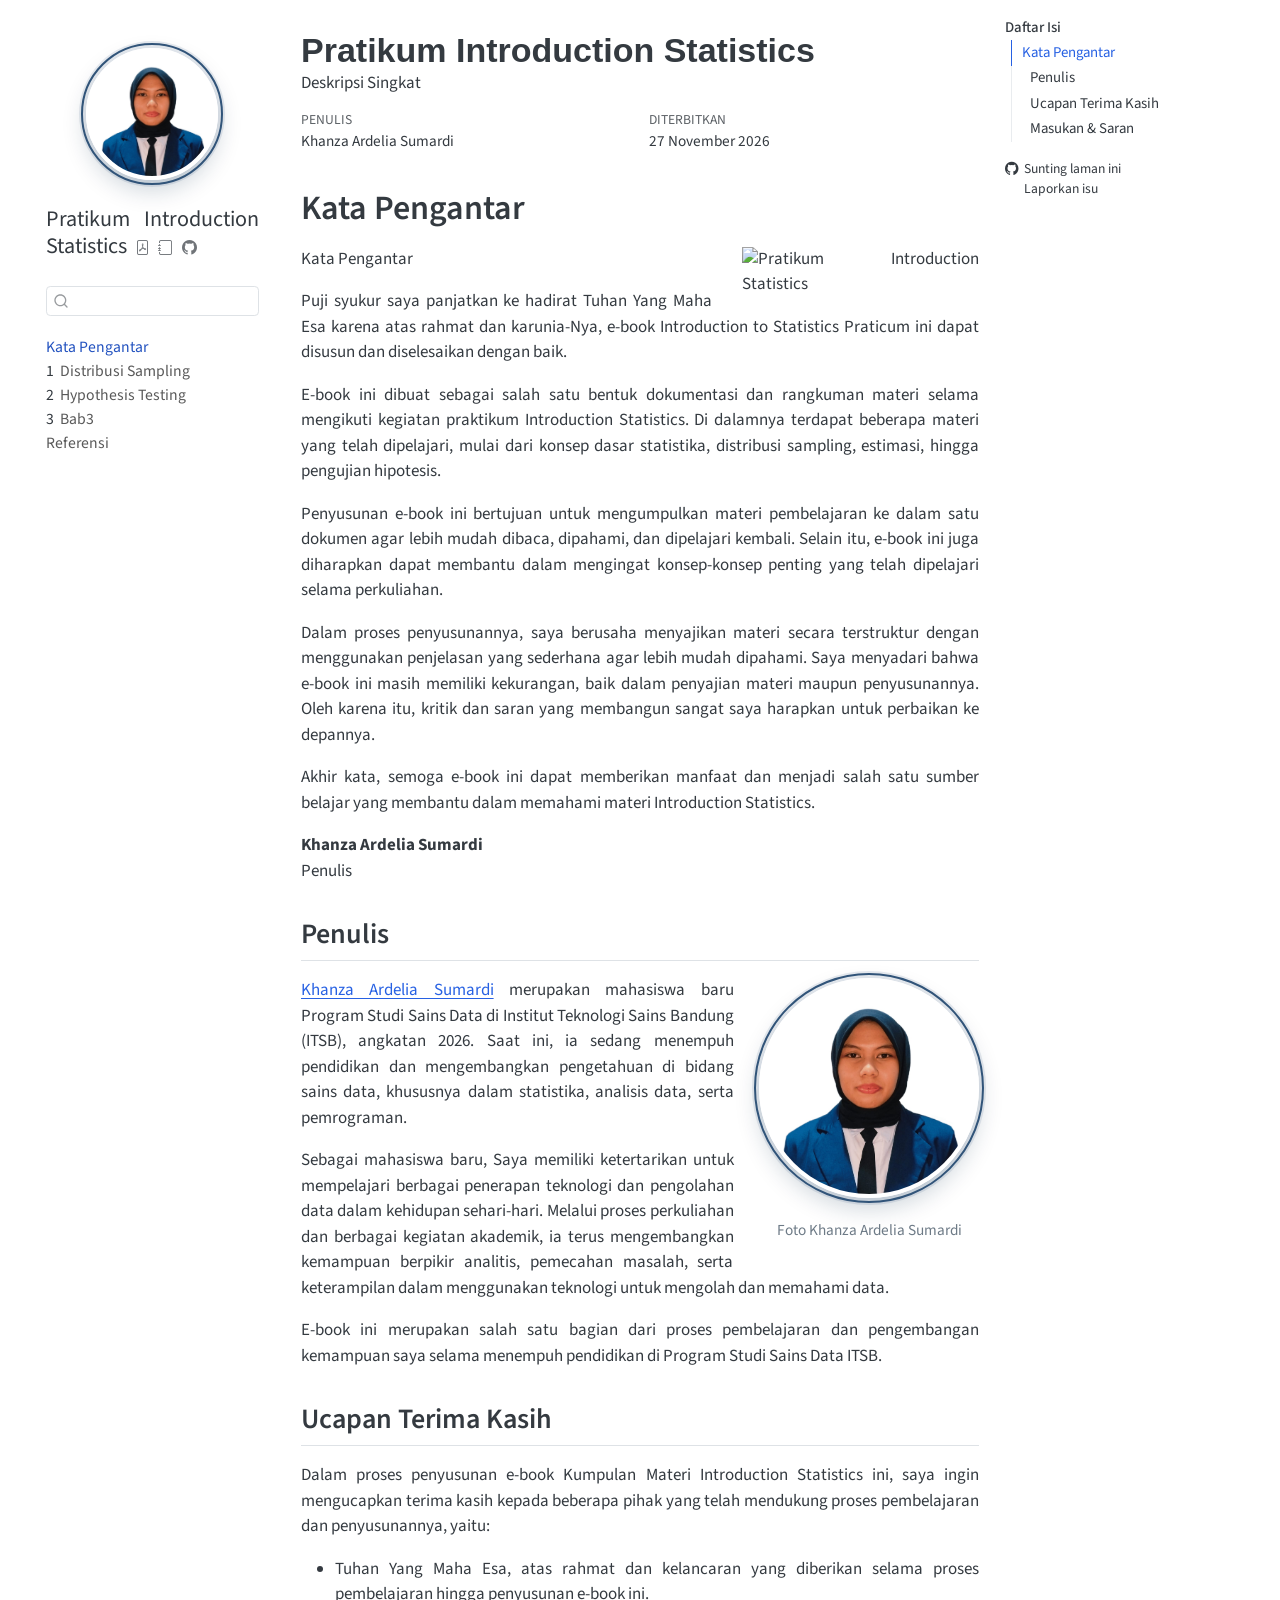
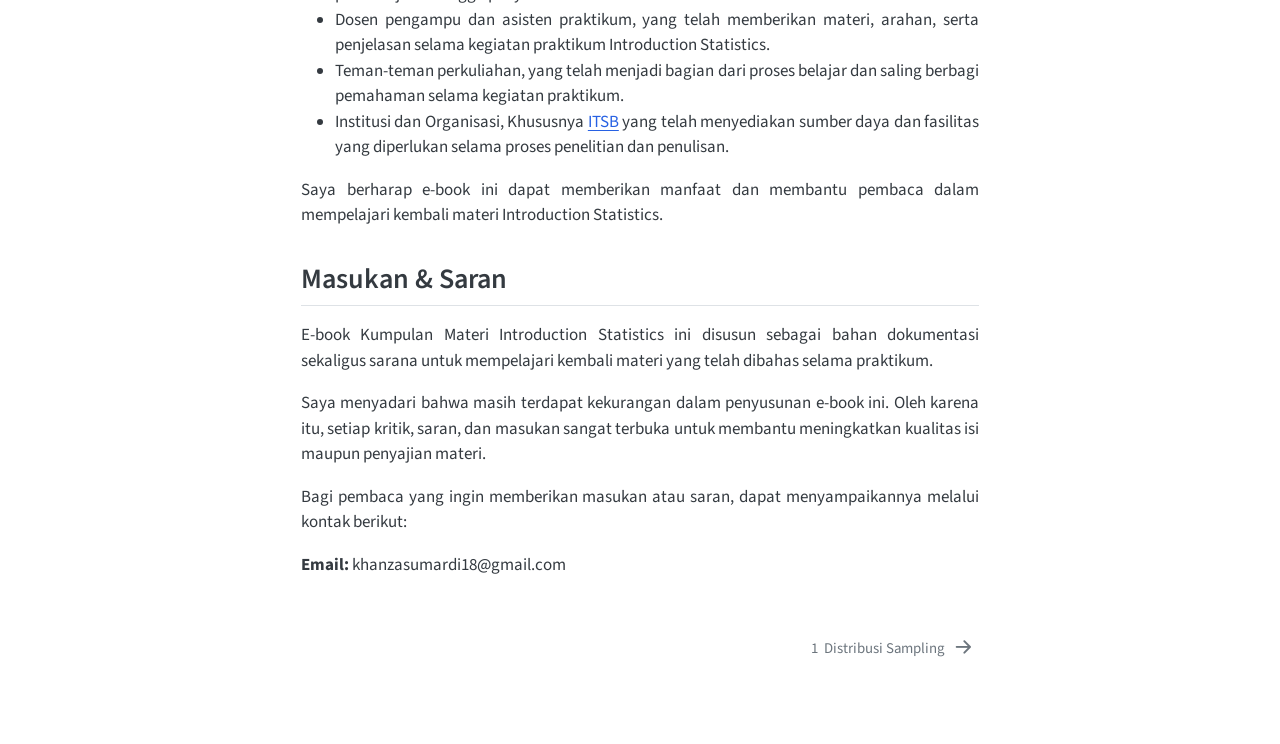
==== commit f70892cb: "Update book content" ====
--- a/docs/index.html
+++ b/docs/index.html
@@ -7,7 +7,7 @@
 <meta name="viewport" content="width=device-width, initial-scale=1.0, user-scalable=yes">
 
 <meta name="author" content="Khanza Ardelia Sumardi">
-<meta name="dcterms.date" content="2026-11-26">
+<meta name="dcterms.date" content="2026-11-27">
 <meta name="description" content="Deskripsi Singkat">
 
 <title>Pratikum Introduction Statistics</title>
@@ -29,27 +29,7 @@
   margin: 0 0.8em 0.2em -1em; /* quarto-specific, see https://github.com/quarto-dev/quarto-cli/issues/4556 */ 
   vertical-align: middle;
 }
-/* CSS for citations */
-div.csl-bib-body { }
-div.csl-entry {
-  clear: both;
-  margin-bottom: 0em;
-}
-.hanging-indent div.csl-entry {
-  margin-left:2em;
-  text-indent:-2em;
-}
-div.csl-left-margin {
-  min-width:2em;
-  float:left;
-}
-div.csl-right-inline {
-  margin-left:2em;
-  padding-left:1em;
-}
-div.csl-indent {
-  margin-left: 2em;
-}</style>
+</style>
 
 
 <script src="site_libs/quarto-nav/quarto-nav.js"></script>
@@ -220,7 +200,7 @@
     <div>
     <div class="quarto-title-meta-heading">Diterbitkan</div>
     <div class="quarto-title-meta-contents">
-      <p class="date">26 November 2026</p>
+      <p class="date">27 November 2026</p>
     </div>
   </div>
   
@@ -235,14 +215,12 @@
 
 <section id="kata-pengantar" class="level1 unnumbered">
 <h1 class="unnumbered">Kata Pengantar</h1><p><img src="images/Cover.png" title="Pratikum Introduction Statistics" class="quarto-cover-image nolightbox img-fluid"></p>
-<p>Dengan mengucap syukur kepada Tuhan Yang Maha Esa, saya sangat senang dapat mempersembahkan eBook <strong>“Quarto Template”</strong> kepada para pembaca dan pengguna. eBook ini disusun sebagai panduan praktis untuk membantu mahasiswa, dosen, peneliti, serta praktisi dalam memanfaatkan Quarto sebagai salah satu perangkat untuk menyusun, mengelola, dan menerbitkan dokumen secara profesional.</p>
-<p>Quarto merupakan perangkat <em>open-source scientific and technical publishing</em> yang memungkinkan pengguna mengintegrasikan teks, kode pemrograman, hasil analisis, visualisasi data, serta berbagai elemen pendukung lainnya ke dalam satu dokumen. Dengan Quarto, proses penulisan dan publikasi dapat dilakukan secara lebih terstruktur, reproducible, dan efisien dalam berbagai format keluaran, seperti HTML, PDF, Microsoft Word, serta format publikasi lainnya.</p>
-<p>Contoh sitasi: tuliskan <code>[@xie2015]</code> untuk merujuk entri <code>xie2015</code> di <code>references/book.bib</code>. Pada hasil render, sitasinya tampil seperti ini <span class="citation" data-cites="xie2015"><a href="references/referensi.html#ref-xie2015" role="doc-biblioref">[1]</a></span>.</p>
-<p>Melalui eBook ini, pembaca akan diperkenalkan pada penggunaan template Quarto, mulai dari pengenalan struktur proyek, pengaturan konfigurasi, penulisan dokumen menggunakan Markdown, integrasi kode pemrograman, pengelolaan referensi, hingga proses <em>rendering</em> menjadi dokumen yang siap digunakan dan dipublikasikan.</p>
-<p>Materi disusun secara bertahap agar mudah dipahami dan dipraktikkan, termasuk oleh pengguna yang baru pertama kali mengenal Quarto. Template dan contoh yang disajikan diharapkan dapat menjadi referensi dalam mengembangkan berbagai kebutuhan dokumentasi akademik, laporan penelitian, modul pembelajaran, buku elektronik, maupun publikasi berbasis data.</p>
-<p>Saya berharap eBook ini dapat memberikan manfaat nyata dalam mendukung peningkatan literasi digital, produktivitas akademik, dan penerapan praktik penulisan ilmiah yang modern. Lebih dari sekadar panduan teknis, eBook ini diharapkan dapat mendorong pembaca untuk mengeksplorasi berbagai kemampuan Quarto dan mengembangkan template sesuai dengan kebutuhan masing-masing.</p>
-<p>Saya menyadari bahwa eBook ini masih memiliki ruang untuk penyempurnaan. Oleh karena itu, kritik, saran, dan masukan dari para pembaca sangat diharapkan sebagai bahan evaluasi untuk pengembangan edisi berikutnya.</p>
-<p>Akhir kata, semoga eBook ini dapat menjadi referensi yang bermanfaat dan memberikan kontribusi positif bagi dunia pendidikan, penelitian, dan pengembangan ilmu pengetahuan.</p>
+<p>Kata Pengantar</p>
+<p>Puji syukur saya panjatkan ke hadirat Tuhan Yang Maha Esa karena atas rahmat dan karunia-Nya, e-book Introduction to Statistics Praticum ini dapat disusun dan diselesaikan dengan baik.</p>
+<p>E-book ini dibuat sebagai salah satu bentuk dokumentasi dan rangkuman materi selama mengikuti kegiatan praktikum Introduction Statistics. Di dalamnya terdapat beberapa materi yang telah dipelajari, mulai dari konsep dasar statistika, distribusi sampling, estimasi, hingga pengujian hipotesis.</p>
+<p>Penyusunan e-book ini bertujuan untuk mengumpulkan materi pembelajaran ke dalam satu dokumen agar lebih mudah dibaca, dipahami, dan dipelajari kembali. Selain itu, e-book ini juga diharapkan dapat membantu dalam mengingat konsep-konsep penting yang telah dipelajari selama perkuliahan.</p>
+<p>Dalam proses penyusunannya, saya berusaha menyajikan materi secara terstruktur dengan menggunakan penjelasan yang sederhana agar lebih mudah dipahami. Saya menyadari bahwa e-book ini masih memiliki kekurangan, baik dalam penyajian materi maupun penyusunannya. Oleh karena itu, kritik dan saran yang membangun sangat saya harapkan untuk perbaikan ke depannya.</p>
+<p>Akhir kata, semoga e-book ini dapat memberikan manfaat dan menjadi salah satu sumber belajar yang membantu dalam memahami materi Introduction Statistics.</p>
 <p><strong>Khanza Ardelia Sumardi</strong><br>
 Penulis</p>
 <section id="penulis" class="level2">
@@ -254,30 +232,28 @@
 </figure>
 </div>
 <p><strong><a href="https://www.linkedin.com/in/khanza-ardelia-sumardi-556759426/">Khanza Ardelia Sumardi</a></strong> merupakan mahasiswa baru Program Studi Sains Data di Institut Teknologi Sains Bandung (ITSB), angkatan 2026. Saat ini, ia sedang menempuh pendidikan dan mengembangkan pengetahuan di bidang sains data, khususnya dalam statistika, analisis data, serta pemrograman.</p>
-<p>Sebagai mahasiswa baru, Khanza memiliki ketertarikan untuk mempelajari berbagai penerapan teknologi dan pengolahan data dalam kehidupan sehari-hari. Melalui proses perkuliahan dan berbagai kegiatan akademik, ia terus mengembangkan kemampuan berpikir analitis, pemecahan masalah, serta keterampilan dalam menggunakan teknologi untuk mengolah dan memahami data.</p>
-<p>E-book ini merupakan salah satu bagian dari proses pembelajaran dan pengembangan kemampuan Khanza selama menempuh pendidikan di Program Studi Sains Data ITSB.</p>
+<p>Sebagai mahasiswa baru, Saya memiliki ketertarikan untuk mempelajari berbagai penerapan teknologi dan pengolahan data dalam kehidupan sehari-hari. Melalui proses perkuliahan dan berbagai kegiatan akademik, ia terus mengembangkan kemampuan berpikir analitis, pemecahan masalah, serta keterampilan dalam menggunakan teknologi untuk mengolah dan memahami data.</p>
+<p>E-book ini merupakan salah satu bagian dari proses pembelajaran dan pengembangan kemampuan saya selama menempuh pendidikan di Program Studi Sains Data ITSB.</p>
 </section>
 <section id="ucapan-terima-kasih" class="level2">
 <h2 class="anchored" data-anchor-id="ucapan-terima-kasih">Ucapan Terima Kasih</h2>
-<p>Proses penulisan Tempate eBook ini tidak terlepas dari dukungan berbagai pihak. Saya ingin mengucapkan terima kasih kepada:</p>
+<p>Dalam proses penyusunan e-book Kumpulan Materi Introduction Statistics ini, saya ingin mengucapkan terima kasih kepada beberapa pihak yang telah mendukung proses pembelajaran dan penyusunannya, yaitu:</p>
 <ul>
-<li><strong>Keluarga</strong> yang selalu memberikan dukungan moral dan semangat tanpa henti.</li>
-<li><strong>Rekan-rekan dan Kolaborator</strong> yang telah memberikan masukan, saran, dan kritik yang konstruktif.</li>
+<li>Tuhan Yang Maha Esa, atas rahmat dan kelancaran yang diberikan selama proses pembelajaran hingga penyusunan e-book ini.</li>
+<li>Dosen pengampu dan asisten praktikum, yang telah memberikan materi, arahan, serta penjelasan selama kegiatan praktikum Introduction Statistics.</li>
+<li>Teman-teman perkuliahan, yang telah menjadi bagian dari proses belajar dan saling berbagi pemahaman selama kegiatan praktikum.</li>
 <li>Institusi dan Organisasi, Khususnya <strong><a href="https://itsb.ac.id/">ITSB</a></strong> yang telah menyediakan sumber daya dan fasilitas yang diperlukan selama proses penelitian dan penulisan.</li>
 </ul>
-<p>Saya berharap Template eBook ini dapat menjadi referensi yang bermanfaat dan memberikan inspirasi serta pengetahuan baru bagi pembaca. Semoga Ebook ini dapat memenuhi ekspektasi dan kebutuhan para pembaca dan semoga ilmu yang disampaikan dapat bermanfaat bagi semua.</p>
+<p>Saya berharap e-book ini dapat memberikan manfaat dan membantu pembaca dalam mempelajari kembali materi Introduction Statistics.</p>
 </section>
 <section id="masukan-saran" class="level2">
 <h2 class="anchored" data-anchor-id="masukan-saran">Masukan &amp; Saran</h2>
-<p>Semua masukan dan tanggapan Anda sangat berarti bagi kami untuk memperbaiki Ebook Quarto Template ini kedepannya. Bagi para pembaca/pengguna yang ingin menyampaikan masukan dan tanggapan, dipersilahkan melalui kontak dibawah ini!</p>
+<p>E-book Kumpulan Materi Introduction Statistics ini disusun sebagai bahan dokumentasi sekaligus sarana untuk mempelajari kembali materi yang telah dibahas selama praktikum.</p>
+<p>Saya menyadari bahwa masih terdapat kekurangan dalam penyusunan e-book ini. Oleh karena itu, setiap kritik, saran, dan masukan sangat terbuka untuk membantu meningkatkan kualitas isi maupun penyajian materi.</p>
+<p>Bagi pembaca yang ingin memberikan masukan atau saran, dapat menyampaikannya melalui kontak berikut:</p>
 <p><strong>Email:</strong> khanzasumardi18@gmail.com</p>
 
 
-<div id="refs" class="references csl-bib-body" data-entry-spacing="0" role="list" style="display: none">
-<div id="ref-xie2015" class="csl-entry" role="listitem">
-<div class="csl-left-margin">[1] </div><div class="csl-right-inline">Y. Xie, <em><a href="http://yihui.name/knitr/">Dynamic Documents with <span>R</span> and knitr</a></em>, 2nd ed. Boca Raton, Florida: Chapman; Hall/CRC, 2015.</div>
-</div>
-</div>
 </section>
 </section>
 
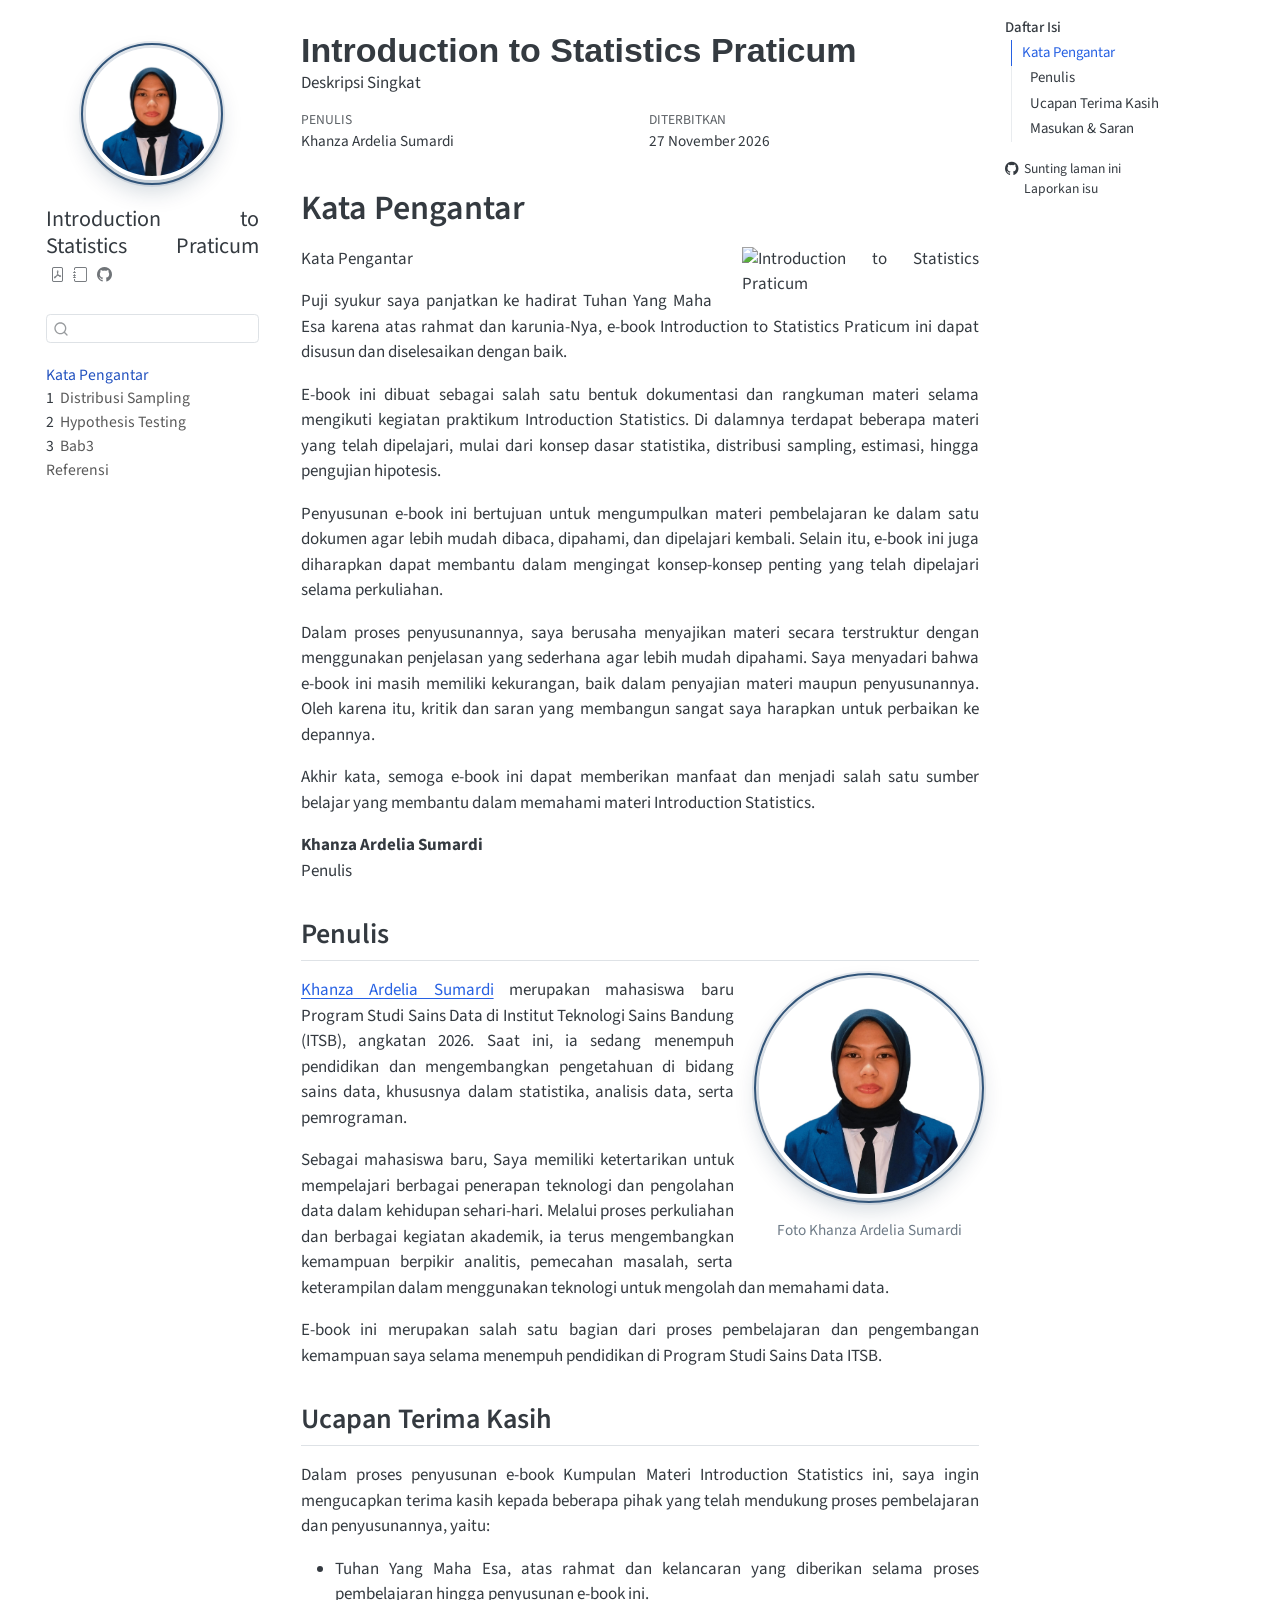
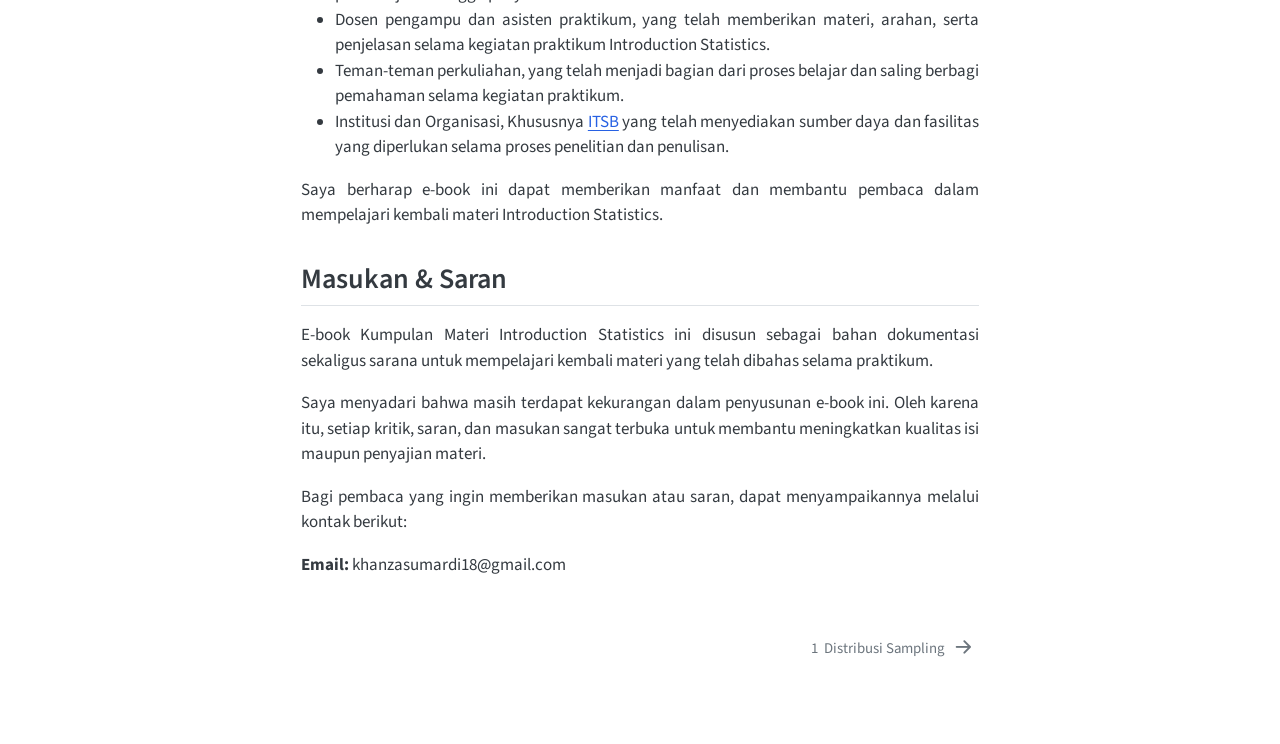
==== commit 3f8815d8: "Update book content" ====
--- a/docs/index.html
+++ b/docs/index.html
@@ -10,7 +10,7 @@
 <meta name="dcterms.date" content="2026-11-27">
 <meta name="description" content="Deskripsi Singkat">
 
-<title>Pratikum Introduction Statistics</title>
+<title>Introduction to Statistics Praticum</title>
 <style>
 /* Default styles provided by pandoc.
 ** See https://pandoc.org/MANUAL.html#variables-for-html for config info.
@@ -109,7 +109,7 @@
   <nav id="quarto-sidebar" class="sidebar collapse collapse-horizontal quarto-sidebar-collapse-item sidebar-navigation floating overflow-auto" aria-label="Situs web">
     <div class="pt-lg-2 mt-2 text-left sidebar-header">
     <div class="sidebar-title mb-0 py-0">
-      <a href="./">Pratikum Introduction Statistics</a> 
+      <a href="./">Introduction to Statistics Praticum</a> 
         <div class="sidebar-tools-main tools-wide">
     <a href="./Quarto-Template.pdf" title="Pratinjau PDF" class="quarto-navigation-tool px-1" aria-label="Pratinjau PDF"><i class="bi bi-file-pdf"></i></a>
     <a href="./epub-reader.html" title="Pratinjau EPUB" class="quarto-navigation-tool px-1" aria-label="Pratinjau EPUB"><i class="bi bi-journal"></i></a>
@@ -178,7 +178,7 @@
 
 <header id="title-block-header" class="quarto-title-block default">
 <div class="quarto-title">
-<h1 class="title">Pratikum Introduction Statistics</h1>
+<h1 class="title">Introduction to Statistics Praticum</h1>
 </div>
 
 <div>
@@ -214,7 +214,7 @@
 
 
 <section id="kata-pengantar" class="level1 unnumbered">
-<h1 class="unnumbered">Kata Pengantar</h1><p><img src="images/Cover.png" title="Pratikum Introduction Statistics" class="quarto-cover-image nolightbox img-fluid"></p>
+<h1 class="unnumbered">Kata Pengantar</h1><p><img src="images/Cover.png" title="Introduction to Statistics Praticum" class="quarto-cover-image nolightbox img-fluid"></p>
 <p>Kata Pengantar</p>
 <p>Puji syukur saya panjatkan ke hadirat Tuhan Yang Maha Esa karena atas rahmat dan karunia-Nya, e-book Introduction to Statistics Praticum ini dapat disusun dan diselesaikan dengan baik.</p>
 <p>E-book ini dibuat sebagai salah satu bentuk dokumentasi dan rangkuman materi selama mengikuti kegiatan praktikum Introduction Statistics. Di dalamnya terdapat beberapa materi yang telah dipelajari, mulai dari konsep dasar statistika, distribusi sampling, estimasi, hingga pengujian hipotesis.</p>
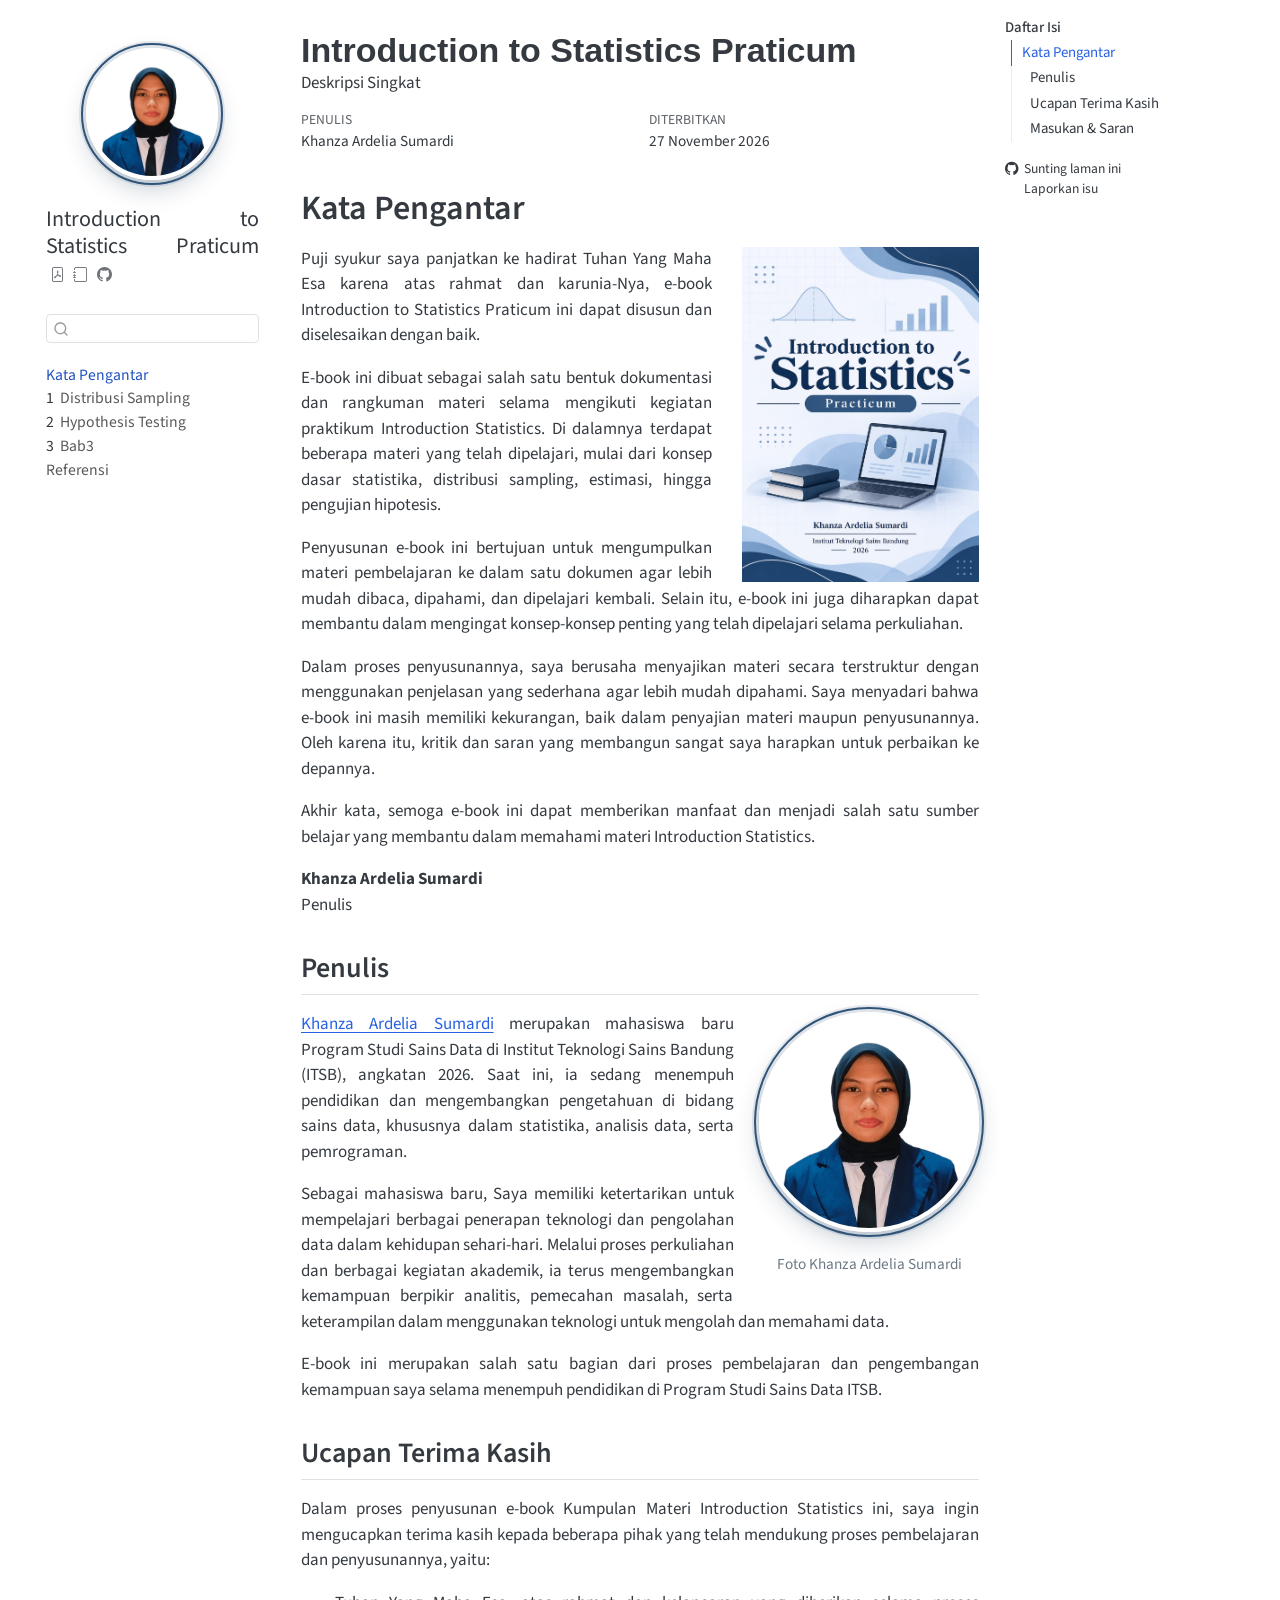
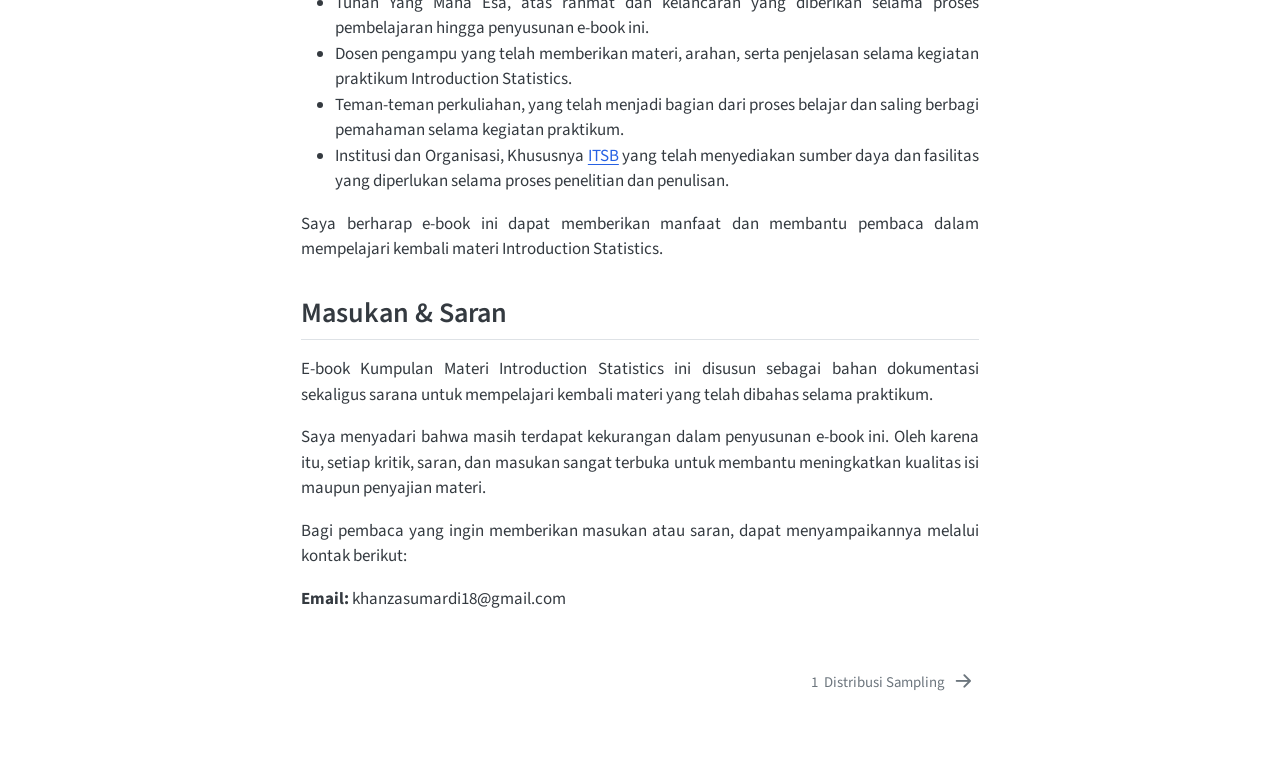
==== commit aae30f2a: "Update book content" ====
--- a/docs/index.html
+++ b/docs/index.html
@@ -214,8 +214,7 @@
 
 
 <section id="kata-pengantar" class="level1 unnumbered">
-<h1 class="unnumbered">Kata Pengantar</h1><p><img src="images/Cover.png" title="Introduction to Statistics Praticum" class="quarto-cover-image nolightbox img-fluid"></p>
-<p>Kata Pengantar</p>
+<h1 class="unnumbered">Kata Pengantar</h1><p><img src="images/cover_e-book.jpeg" title="Introduction to Statistics Praticum" class="quarto-cover-image nolightbox img-fluid"></p>
 <p>Puji syukur saya panjatkan ke hadirat Tuhan Yang Maha Esa karena atas rahmat dan karunia-Nya, e-book Introduction to Statistics Praticum ini dapat disusun dan diselesaikan dengan baik.</p>
 <p>E-book ini dibuat sebagai salah satu bentuk dokumentasi dan rangkuman materi selama mengikuti kegiatan praktikum Introduction Statistics. Di dalamnya terdapat beberapa materi yang telah dipelajari, mulai dari konsep dasar statistika, distribusi sampling, estimasi, hingga pengujian hipotesis.</p>
 <p>Penyusunan e-book ini bertujuan untuk mengumpulkan materi pembelajaran ke dalam satu dokumen agar lebih mudah dibaca, dipahami, dan dipelajari kembali. Selain itu, e-book ini juga diharapkan dapat membantu dalam mengingat konsep-konsep penting yang telah dipelajari selama perkuliahan.</p>
@@ -240,7 +239,7 @@
 <p>Dalam proses penyusunan e-book Kumpulan Materi Introduction Statistics ini, saya ingin mengucapkan terima kasih kepada beberapa pihak yang telah mendukung proses pembelajaran dan penyusunannya, yaitu:</p>
 <ul>
 <li>Tuhan Yang Maha Esa, atas rahmat dan kelancaran yang diberikan selama proses pembelajaran hingga penyusunan e-book ini.</li>
-<li>Dosen pengampu dan asisten praktikum, yang telah memberikan materi, arahan, serta penjelasan selama kegiatan praktikum Introduction Statistics.</li>
+<li>Dosen pengampu yang telah memberikan materi, arahan, serta penjelasan selama kegiatan praktikum Introduction Statistics.</li>
 <li>Teman-teman perkuliahan, yang telah menjadi bagian dari proses belajar dan saling berbagi pemahaman selama kegiatan praktikum.</li>
 <li>Institusi dan Organisasi, Khususnya <strong><a href="https://itsb.ac.id/">ITSB</a></strong> yang telah menyediakan sumber daya dan fasilitas yang diperlukan selama proses penelitian dan penulisan.</li>
 </ul>
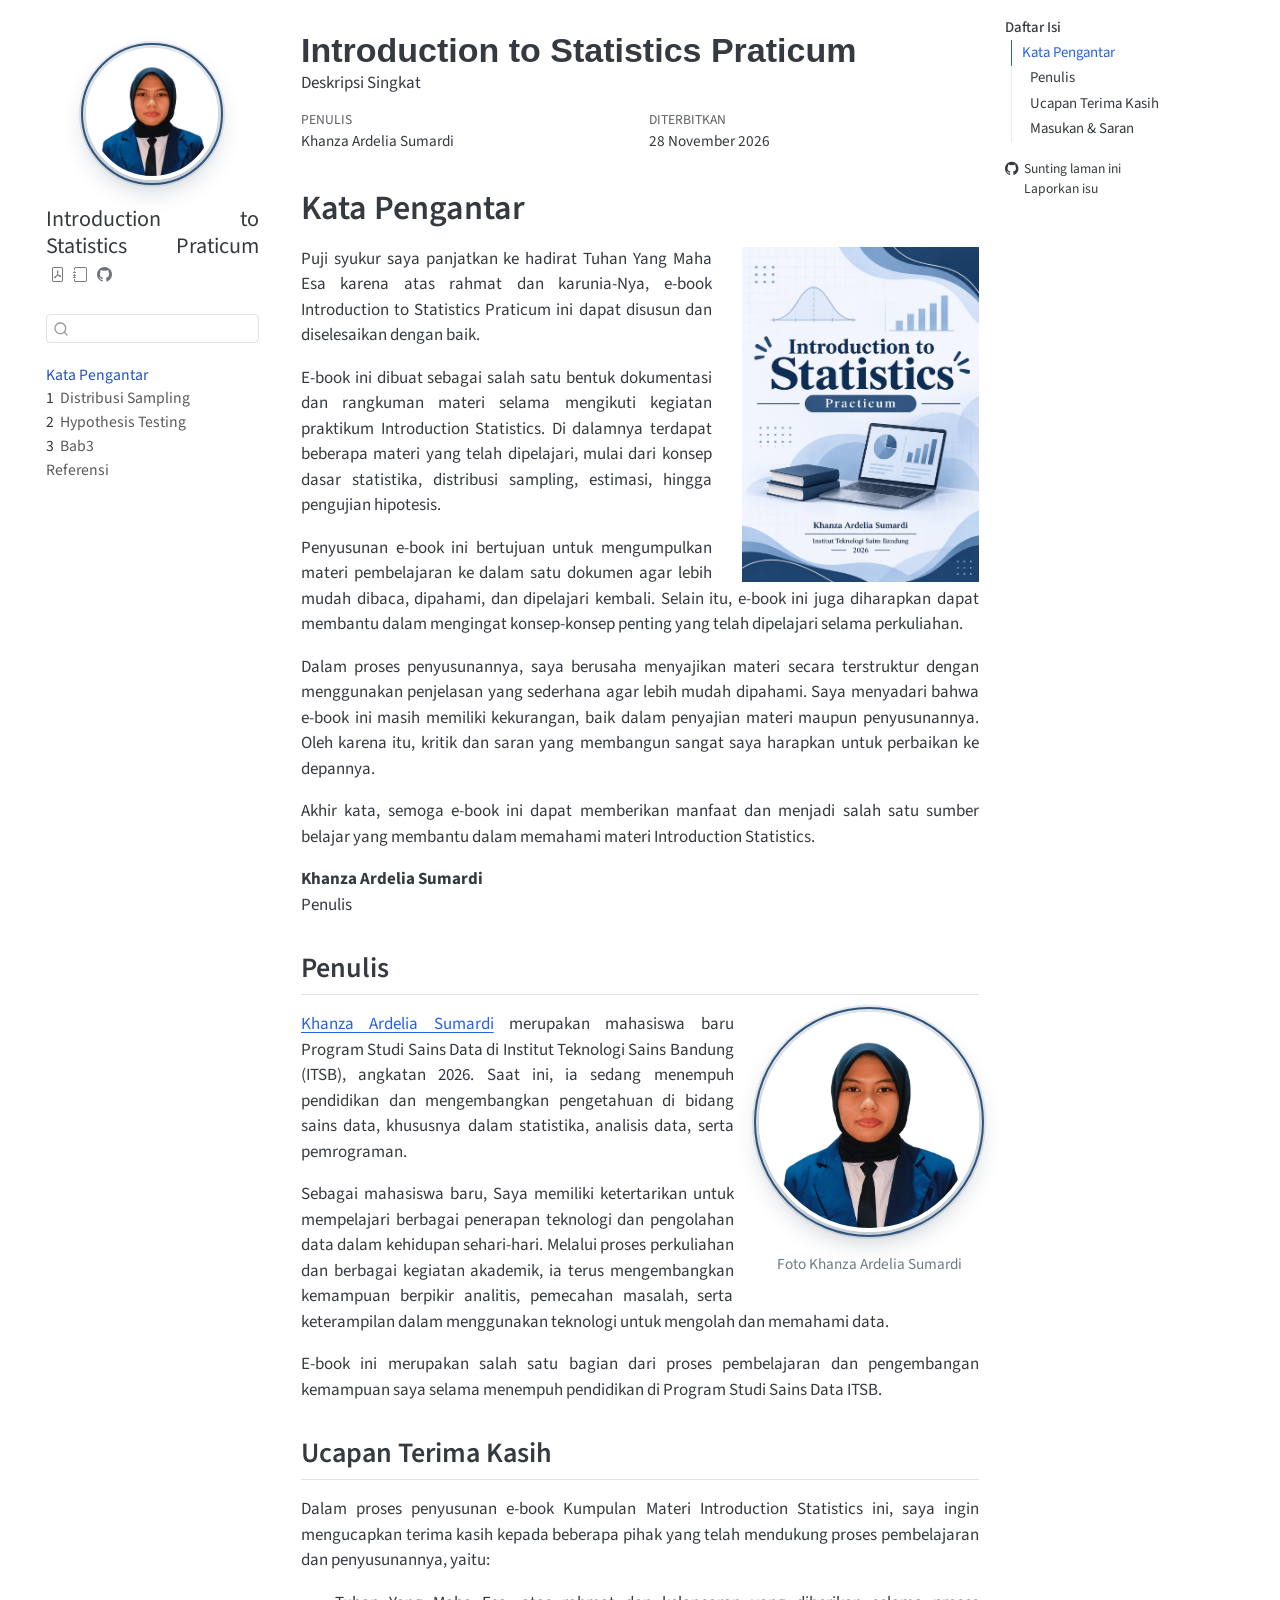
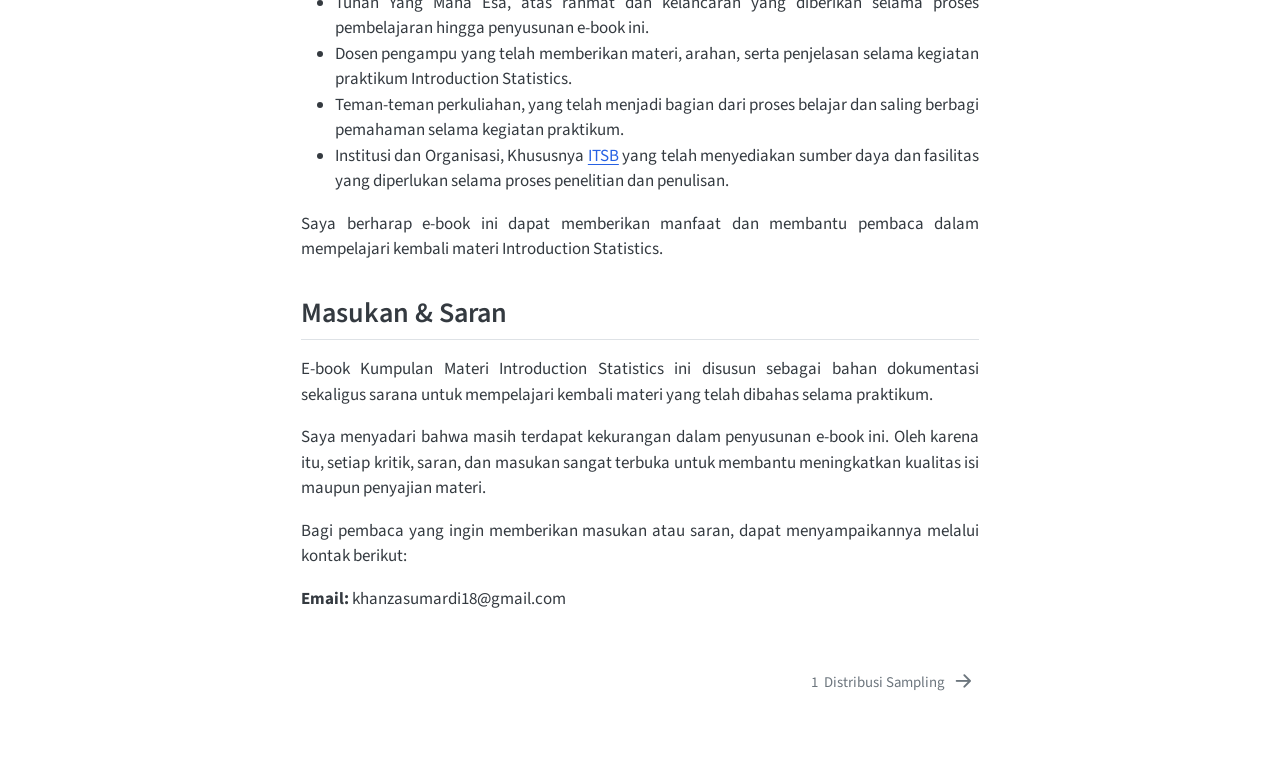
==== commit 67953533: "Update book content" ====
--- a/docs/index.html
+++ b/docs/index.html
@@ -7,7 +7,7 @@
 <meta name="viewport" content="width=device-width, initial-scale=1.0, user-scalable=yes">
 
 <meta name="author" content="Khanza Ardelia Sumardi">
-<meta name="dcterms.date" content="2026-11-27">
+<meta name="dcterms.date" content="2026-11-28">
 <meta name="description" content="Deskripsi Singkat">
 
 <title>Introduction to Statistics Praticum</title>
@@ -200,7 +200,7 @@
     <div>
     <div class="quarto-title-meta-heading">Diterbitkan</div>
     <div class="quarto-title-meta-contents">
-      <p class="date">27 November 2026</p>
+      <p class="date">28 November 2026</p>
     </div>
   </div>
   
